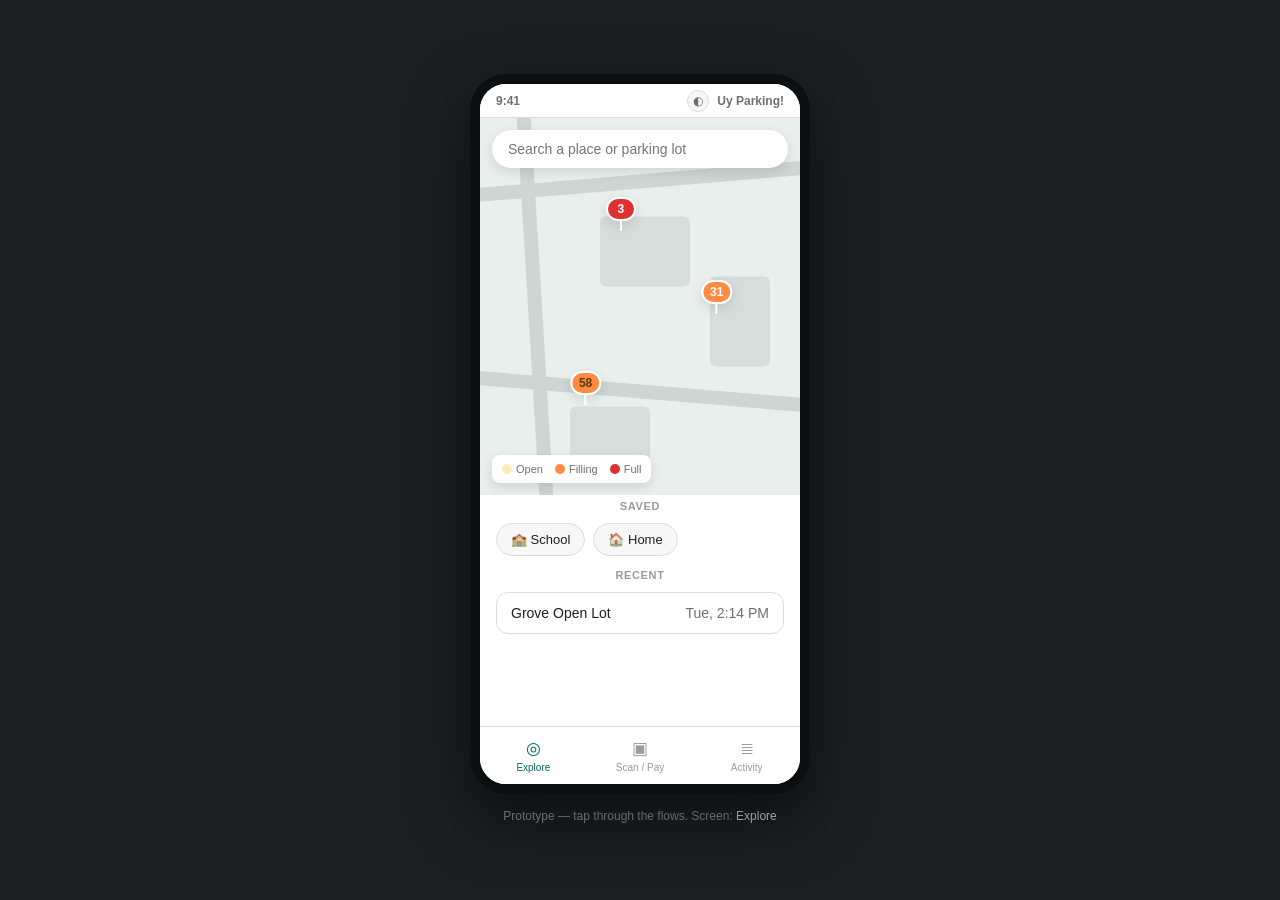
==== prototype/index.html @ 3a615c37 "feat: basic html prototype" ====
<!DOCTYPE html>
<html lang="en" data-theme="light">
<head>
<meta charset="UTF-8">
<meta name="viewport" content="width=device-width, initial-scale=1.0">
<title>Uy Parking! — Prototype</title>
<link rel="stylesheet" href="styles.css">
</head>
<body>

<div class="stage">
  <div class="phone">
    <div class="statusbar">
      <span>9:41</span>
      <span class="statusbar-right">
        <button id="themeToggle" class="theme-toggle" title="Toggle theme">◐</button>
        Uy Parking!
      </span>
    </div>

    <!-- ================= SCREEN: MAP HOME ================= -->
    <section class="screen is-active" id="screen-map" data-title="Explore">
      <div class="screen-body no-pad">
        <div class="map">
          <div class="map-search">
            <input type="text" placeholder="Search a place or parking lot" readonly data-goto="search">
          </div>
          <svg class="map-canvas" viewBox="0 0 320 460" preserveAspectRatio="xMidYMid slice" aria-hidden="true">
            <rect x="0" y="0" width="320" height="460" class="map-ground"/>
            <path d="M-20 120 L340 90" class="map-road"/>
            <path d="M40 -20 L70 480" class="map-road"/>
            <path d="M-20 300 L340 330" class="map-road"/>
            <rect x="120" y="140" width="90" height="70" rx="6" class="map-block"/>
            <rect x="230" y="200" width="60" height="90" rx="6" class="map-block"/>
            <rect x="90" y="330" width="80" height="60" rx="6" class="map-block"/>
          </svg>

          <button class="pin heat-4" style="left:44%;top:30%" data-goto="lot" data-lot="North Wing Parkade">
            <span class="pin-count">3</span>
          </button>
          <button class="pin heat-2" style="left:74%;top:52%" data-goto="lot" data-lot="East Deck">
            <span class="pin-count">31</span>
          </button>
          <button class="pin heat-1" style="left:33%;top:76%" data-goto="lot" data-lot="Grove Open Lot">
            <span class="pin-count">58</span>
          </button>

          <div class="map-legend">
            <span><i class="dot heat-1"></i>Open</span>
            <span><i class="dot heat-3"></i>Filling</span>
            <span><i class="dot heat-4"></i>Full</span>
          </div>
        </div>

        <div class="sheet-static">
          <p class="eyebrow">Saved</p>
          <div class="chip-row">
            <button class="chip" data-goto="lot" data-lot="North Wing Parkade">🏫 School</button>
            <button class="chip" data-goto="lot" data-lot="East Deck">🏠 Home</button>
          </div>
          <p class="eyebrow">Recent</p>
          <button class="list-row" data-goto="lot" data-lot="Grove Open Lot">
            <span>Grove Open Lot</span><span class="muted">Tue, 2:14 PM</span>
          </button>
        </div>
      </div>
      <nav class="bottomnav">
        <button class="is-current"><span>◎</span>Explore</button>
        <button data-goto="finder"><span>▣</span>Scan / Pay</button>
        <button data-goto="activity"><span>≣</span>Activity</button>
      </nav>
    </section>

    <!-- ================= SCREEN: SEARCH ================= -->
    <section class="screen" id="screen-search" data-title="Search">
      <header class="topbar">
        <button class="back" data-goto="map">‹</button>
        <input type="text" class="topbar-input" value="North" autofocus>
      </header>
      <div class="screen-body">
        <button class="list-row" data-goto="lot" data-lot="North Wing Parkade">
          <span><strong>North Wing Parkade</strong><br><span class="muted">220 m · 3 slots left</span></span>
          <i class="dot heat-4"></i>
        </button>
        <button class="list-row" data-goto="lot" data-lot="East Deck">
          <span><strong>East Deck</strong><br><span class="muted">480 m · 31 slots left</span></span>
          <i class="dot heat-2"></i>
        </button>
        <button class="list-row" data-goto="lot" data-lot="Grove Open Lot">
          <span><strong>Grove Open Lot</strong><br><span class="muted">610 m · 58 slots left</span></span>
          <i class="dot heat-1"></i>
        </button>
      </div>
    </section>

    <!-- ================= SCREEN: LOT DETAIL ================= -->
    <section class="screen" id="screen-lot" data-title="Lot">
      <header class="topbar">
        <button class="back" data-goto="map">‹</button>
        <h1 id="lotName">North Wing Parkade</h1>
      </header>
      <div class="screen-body">
        <div class="card">
          <div class="occ">
            <div class="occ-bar"><i style="width:70%"></i><b style="width:15%"></b></div>
            <p class="occ-label"><span>28 parked</span> + <span>6 reserved</span> / 40</p>
          </div>
          <div class="tag-row">
            <span class="tag">⚡ EV charging</span>
            <span class="tag">☂ Covered</span>
            <span class="tag">♿ PWD slots</span>
            <span class="tag">↧ 40 m to lift</span>
          </div>
        </div>

        <p class="eyebrow">Choose a floor</p>
        <button class="floor-row" data-goto="floor" data-floor="2">
          <span><strong>Level 2</strong><br><span class="muted">covered · near lift</span></span>
          <span class="floor-count status-available">7 open</span>
        </button>
        <button class="floor-row" data-goto="floor" data-floor="3">
          <span><strong>Level 3</strong><br><span class="muted">covered</span></span>
          <span class="floor-count status-filling">2 open</span>
        </button>
        <button class="floor-row is-disabled" disabled>
          <span><strong>Level 4</strong><br><span class="muted">roof deck</span></span>
          <span class="floor-count status-full">Full</span>
        </button>
      </div>
    </section>

    <!-- ================= SCREEN: FLOOR DETAIL ================= -->
    <section class="screen" id="screen-floor" data-title="Floor">
      <header class="topbar">
        <button class="back" data-goto="lot">‹</button>
        <h1>Level <span id="floorNum">2</span> · North Wing</h1>
      </header>
      <div class="screen-body">
        <p class="muted small">Tap an open slot to reserve. Live from bay sensors.</p>
        <div class="slot-grid" id="slotGrid"></div>
        <div class="slot-legend">
          <span><i class="swatch open"></i>Open</span>
          <span><i class="swatch taken"></i>Taken</span>
          <span><i class="swatch ev"></i>EV</span>
          <span><i class="swatch pwd"></i>PWD</span>
        </div>
      </div>
    </section>

    <!-- ================= SCREEN: RESERVE CONFIRM ================= -->
    <section class="screen sheet-screen" id="screen-reserve" data-title="Reserve">
      <div class="sheet">
        <div class="sheet-handle"></div>
        <h2>Reserve slot <span id="rsvSlot">2-14</span></h2>
        <dl class="kv">
          <div><dt>Lot</dt><dd>North Wing Parkade</dd></div>
          <div><dt>Level</dt><dd>2 · covered</dd></div>
          <div><dt>Hold</dt><dd>15 min grace after you arrive</dd></div>
          <div><dt>Reservation fee</dt><dd>₱0.00 — pay on exit</dd></div>
        </dl>
        <p class="notice" id="pwdNotice" hidden>♿ This is a PWD slot. Please make sure you're eligible before parking.</p>
        <button class="btn-primary" data-goto="otp">Confirm reservation</button>
        <button class="btn-text" data-goto="floor">Cancel</button>
      </div>
    </section>

    <!-- ================= SCREEN: OTP ================= -->
    <section class="screen sheet-screen" id="screen-otp" data-title="Verify">
      <div class="sheet">
        <div class="sheet-handle"></div>
        <h2>Quick verify</h2>
        <p class="muted">First reservation on this device. Enter your plate or a phone number — no account needed.</p>
        <input type="text" class="field" value="NBA 1234" aria-label="Plate or phone">
        <div class="otp-row">
          <input class="otp" value="4" maxlength="1"><input class="otp" value="1" maxlength="1">
          <input class="otp" value="9" maxlength="1"><input class="otp" value="2" maxlength="1">
        </div>
        <button class="btn-primary" data-goto="qr">Verify &amp; reserve</button>
      </div>
    </section>

    <!-- ================= SCREEN: RESERVATION QR ================= -->
    <section class="screen" id="screen-qr" data-title="Reservation">
      <header class="topbar">
        <button class="back" data-goto="map">‹</button>
        <h1>Your reservation</h1>
      </header>
      <div class="screen-body center">
        <div class="countdown" id="countdown">15:00</div>
        <p class="muted small" id="countdownNote">Hold expires if you don't scan in</p>
        <div class="qr" id="qrBox"></div>
        <p class="qr-caption">Slot <strong id="qrSlot">2-14</strong> · Level 2 · North Wing Parkade</p>
        <div class="btn-col">
          <button class="btn-primary" data-goto="scanin">Simulate scan-in</button>
          <button class="btn-outline" data-goto="expired">Simulate no-show</button>
        </div>
      </div>
    </section>

    <!-- ================= SCREEN: EXPIRED ================= -->
    <section class="screen" id="screen-expired" data-title="Expired">
      <div class="screen-body center">
        <div class="big-icon status-full">⌛</div>
        <h2>Reservation released</h2>
        <p class="muted">No scan-in within the 15-minute grace period, so slot 2-14 was returned to the pool.</p>
        <button class="btn-primary" data-goto="lot">Find another slot</button>
        <button class="btn-text" data-goto="map">Back to map</button>
      </div>
    </section>

    <!-- ================= SCREEN: SCAN-IN CONFIRMATION ================= -->
    <section class="screen" id="screen-scanin" data-title="Parked">
      <div class="screen-body center">
        <div class="big-icon status-available">✓</div>
        <h2>You're parked</h2>
        <p class="muted">Level 2 · Slot 2-14 · North Wing Parkade</p>
        <div class="minimap">
          <div class="minimap-dot" style="left:62%;top:40%"></div>
          <span class="minimap-tag">Your car</span>
        </div>
        <div class="btn-col">
          <button class="btn-outline" data-goto="locate">Find my car later</button>
          <button class="btn-primary" data-goto="checkout">Simulate scan-out</button>
        </div>
      </div>
    </section>

    <!-- ================= SCREEN: LOCATE ================= -->
    <section class="screen" id="screen-locate" data-title="Find my car">
      <header class="topbar">
        <button class="back" data-goto="activity">‹</button>
        <h1>Find where you parked</h1>
      </header>
      <div class="screen-body">
        <div class="minimap tall">
          <div class="minimap-dot" style="left:62%;top:44%"></div>
          <span class="minimap-tag">Slot 2-14</span>
          <div class="minimap-you" style="left:20%;top:80%">You</div>
        </div>
        <p class="muted">Level 2, North Wing Parkade. Head past the lift, second row on your right. Parked Tue 2:14 PM.</p>
        <button class="btn-outline" data-goto="activity">Done</button>
      </div>
    </section>

    <!-- ================= SCREEN: CHECKOUT / SESSION SUMMARY ================= -->
    <section class="screen" id="screen-checkout" data-title="Session">
      <header class="topbar">
        <button class="back" data-goto="map">‹</button>
        <h1>Session summary</h1>
      </header>
      <div class="screen-body">
        <div class="card">
          <dl class="kv">
            <div><dt>Lot</dt><dd>North Wing Parkade</dd></div>
            <div><dt>In</dt><dd>2:14 PM</dd></div>
            <div><dt>Out</dt><dd>4:02 PM</dd></div>
            <div><dt>Duration</dt><dd>1 h 48 m</dd></div>
          </dl>
          <div class="total-row"><span>Total due</span><strong>₱75.00</strong></div>
        </div>
        <button class="btn-primary" data-goto="pay">Pay with QR Ph</button>
      </div>
    </section>

    <!-- ================= SCREEN: PAYMENT ================= -->
    <section class="screen" id="screen-pay" data-title="Pay">
      <header class="topbar">
        <button class="back" data-goto="checkout">‹</button>
        <h1>QR Ph</h1>
      </header>
      <div class="screen-body center">
        <p class="muted small">Scan with any GCash / Maya / bank app</p>
        <div class="qr qrph" id="qrPhBox"></div>
        <p class="qr-caption">UY PARKING SERVICES · ₱75.00</p>
        <button class="btn-primary" data-goto="paid">Simulate payment</button>
      </div>
    </section>

    <!-- ================= SCREEN: PAID ================= -->
    <section class="screen" id="screen-paid" data-title="Paid">
      <div class="screen-body center">
        <div class="big-icon status-available">✓</div>
        <h2>Paid ₱75.00</h2>
        <p class="muted">Gate will open automatically. Receipt saved to Activity.</p>
        <button class="btn-primary" data-goto="activity">Done</button>
      </div>
    </section>

    <!-- ================= SCREEN: WALK-IN ================= -->
    <section class="screen" id="screen-walkin" data-title="Walk-in">
      <header class="topbar">
        <button class="back" data-goto="finder">‹</button>
        <h1>Walk-in</h1>
      </header>
      <div class="screen-body center">
        <p class="muted">No reservation? Tap below at the entrance scanner. We'll assign the nearest open slot and generate your QR.</p>
        <button class="btn-primary" data-goto="walkinqr">Get a slot now</button>
      </div>
    </section>

    <section class="screen" id="screen-walkinqr" data-title="Walk-in">
      <div class="screen-body center">
        <div class="big-icon status-available">P</div>
        <h2>Slot 3-08 assigned</h2>
        <p class="muted">Level 3 · East Deck · nearest open bay</p>
        <div class="qr" id="qrWalkBox"></div>
        <button class="btn-primary" data-goto="scanin">Simulate scan-in</button>
      </div>
    </section>

    <!-- ================= SCREEN: ACTIVITY ================= -->
    <section class="screen" id="screen-activity" data-title="Activity">
      <header class="topbar"><h1>Activity</h1></header>
      <div class="screen-body">
        <p class="eyebrow">Active</p>
        <button class="list-row" data-goto="locate">
          <span><strong>Parked · Slot 2-14</strong><br><span class="muted">North Wing · since 2:14 PM</span></span>
          <span class="floor-count status-available">Find</span>
        </button>
        <p class="eyebrow">Recent</p>
        <button class="list-row" data-goto="lot" data-lot="Grove Open Lot">
          <span><strong>Grove Open Lot</strong><br><span class="muted">Mon · ₱60.00</span></span>
        </button>
        <p class="eyebrow">Favorites</p>
        <button class="list-row" data-goto="lot" data-lot="East Deck">
          <span><strong>East Deck</strong><br><span class="muted">★ saved</span></span>
        </button>
        <p class="eyebrow">Owner</p>
        <button class="list-row" data-goto="owner"><span><strong>Owner dashboard</strong></span><span class="muted">›</span></button>
      </div>
      <nav class="bottomnav">
        <button data-goto="map"><span>◎</span>Explore</button>
        <button data-goto="finder"><span>▣</span>Scan / Pay</button>
        <button class="is-current"><span>≣</span>Activity</button>
      </nav>
    </section>

    <!-- ================= SCREEN: FINDER HUB ================= -->
    <section class="screen" id="screen-finder" data-title="Scan / Pay">
      <header class="topbar"><h1>Scan / Pay</h1></header>
      <div class="screen-body">
        <button class="big-action" data-goto="qr"><span>▣</span> Show my reservation QR</button>
        <button class="big-action" data-goto="walkin"><span>P</span> Walk-in — get a slot</button>
        <button class="big-action" data-goto="checkout"><span>₱</span> Pay for parking</button>
        <button class="big-action" data-goto="locate"><span>◈</span> Find where I parked</button>
      </div>
      <nav class="bottomnav">
        <button data-goto="map"><span>◎</span>Explore</button>
        <button class="is-current"><span>▣</span>Scan / Pay</button>
        <button data-goto="activity"><span>≣</span>Activity</button>
      </nav>
    </section>

    <!-- ================= SCREEN: OWNER ================= -->
    <section class="screen" id="screen-owner" data-title="Owner">
      <header class="topbar">
        <button class="back" data-goto="activity">‹</button>
        <h1>North Wing · Owner</h1>
      </header>
      <div class="tabs">
        <button class="tab is-active" data-tab="stats">Stats</button>
        <button class="tab" data-tab="fin">Financials</button>
      </div>
      <div class="screen-body" id="ownerStats">
        <div class="stat-row">
          <div class="stat"><b>82%</b><span>Occupancy now</span></div>
          <div class="stat"><b>1 h 36 m</b><span>Avg stay</span></div>
          <div class="stat"><b>214</b><span>Cars today</span></div>
        </div>
        <p class="eyebrow">Occupancy by hour</p>
        <div class="bars">
          <i style="height:20%"></i><i style="height:35%"></i><i style="height:60%"></i>
          <i style="height:85%"></i><i style="height:95%"></i><i style="height:70%"></i>
          <i style="height:55%"></i><i style="height:80%"></i><i style="height:90%"></i>
          <i style="height:45%"></i><i style="height:30%"></i><i style="height:18%"></i>
        </div>
        <p class="muted small">7 AM → 6 PM. Peak 11 AM–12 NN.</p>
      </div>
      <div class="screen-body" id="ownerFin" hidden>
        <div class="stat-row">
          <div class="stat"><b>₱16,050</b><span>Today</span></div>
          <div class="stat"><b>₱98,400</b><span>This week</span></div>
        </div>
        <p class="eyebrow">Daily revenue</p>
        <button class="list-row"><span>Mon</span><span>₱14,220</span></button>
        <button class="list-row"><span>Tue</span><span>₱15,900</span></button>
        <button class="list-row"><span>Wed</span><span>₱16,050</span></button>
        <p class="muted small">Mock figures — settlement and payouts are out of scope for the prototype.</p>
      </div>
    </section>

  </div>

  <p class="stage-hint">Prototype — tap through the flows. Screen: <span id="crumb">Explore</span></p>
</div>

<script src="app.js"></script>
</body>
</html>
---- prototype/styles.css ----
/* ============================================================
   Uy Parking! — prototype styles
   Tokens mirror docs/design-system.md
   ============================================================ */

:root {
  --accent-50:#e6f5f3; --accent-100:#b8e5df; --accent-300:#5cc4b7;
  --accent-500:#009f8b; --accent-600:#008576; --accent-700:#006b5f; --accent-900:#003832;

  --status-available:#2563eb;
  --status-filling:#f59e0b;
  --status-full:#dc2626;

  --heat-1:#ffe9b8; --heat-2:#ffc266; --heat-3:#ff8c42; --heat-4:#e03131;

  --bg:#f7f7f7; --surface:#ffffff; --surface-2:#ffffff;
  --border:#dcdcdc; --text-3:#9a9a9a; --text-2:#6f6f6f; --text-1:#1f1f1f;
  --on-accent:#021c1c;

  --r-sm:4px; --r-md:8px; --r-lg:12px; --r-xl:16px; --r-pill:999px;
  --e1:0 1px 2px rgba(2,28,28,.08);
  --e2:0 4px 12px rgba(2,28,28,.12);
  --e3:0 12px 32px rgba(2,28,28,.18);
}

[data-theme="dark"] {
  --bg:#021c1c; --surface:#0a2a29; --surface-2:#113635;
  --border:#1e4744; --text-3:#5f7a77; --text-2:#8fa9a6; --text-1:#eaf3f1;
  --accent-700:#5cc4b7;           /* accent text needs to lighten on dark */
  --e1:none; --e2:0 6px 18px rgba(0,0,0,.4); --e3:0 14px 36px rgba(0,0,0,.55);
}

* { box-sizing:border-box; margin:0; padding:0; }

body {
  font-family:-apple-system,BlinkMacSystemFont,"Segoe UI",Roboto,sans-serif;
  background:#1b1f22;
  color:var(--text-1);
  min-height:100vh;
  display:flex; align-items:center; justify-content:center;
  padding:24px;
}

/* ---------- phone frame ---------- */
.stage { text-align:center; }
.phone {
  width:340px; height:720px;
  background:var(--bg);
  border-radius:36px;
  border:10px solid #0c0f11;
  box-shadow:0 24px 60px rgba(0,0,0,.5);
  overflow:hidden;
  position:relative;
  display:flex; flex-direction:column;
}
.stage-hint { color:#8a9296; font-size:12px; margin-top:14px; }
.stage-hint span { color:#cfd4d6; }

.statusbar {
  height:34px; flex:0 0 34px;
  background:var(--surface);
  border-bottom:1px solid var(--border);
  display:flex; align-items:center; justify-content:space-between;
  padding:0 16px; font-size:12px; font-weight:600; color:var(--text-2);
  z-index:5;
}
.statusbar-right { display:flex; align-items:center; gap:8px; }
.theme-toggle {
  border:1px solid var(--border); background:var(--bg); color:var(--text-2);
  width:22px; height:22px; border-radius:var(--r-pill); font-size:12px; cursor:pointer;
}

/* ---------- screen router ---------- */
.screen { display:none; flex:1; min-height:0; flex-direction:column; }
.screen.is-active { display:flex; }
.screen-body {
  flex:1; overflow-y:auto; padding:16px;
  display:flex; flex-direction:column; gap:12px;
}
.screen-body.no-pad { padding:0; gap:0; }
.screen-body.center { align-items:center; text-align:center; justify-content:flex-start; gap:14px; padding-top:24px; }

.topbar {
  display:flex; align-items:center; gap:8px;
  padding:12px 16px; background:var(--surface);
  border-bottom:1px solid var(--border);
}
.topbar h1 { font-size:18px; }
.back, .big {
  border:none; background:none; font-size:26px; line-height:1;
  color:var(--accent-700); cursor:pointer; padding:0 4px;
}
.topbar-input {
  flex:1; border:1px solid var(--border); border-radius:var(--r-md);
  padding:8px 12px; font-size:15px; background:var(--bg); color:var(--text-1);
}

/* ---------- map ---------- */
.map { position:relative; height:62%; flex:0 0 62%; overflow:hidden; background:#dfe6e4; }
[data-theme="dark"] .map { background:#0b2321; }
.map-canvas { width:100%; height:100%; display:block; }
.map-ground { fill:#e9efed; }
[data-theme="dark"] .map-ground { fill:#0d2a28; }
.map-road { stroke:#cdd6d3; stroke-width:14; fill:none; }
[data-theme="dark"] .map-road { stroke:#17403c; }
.map-block { fill:#d6dedb; }
[data-theme="dark"] .map-block { fill:#123a37; }

.map-search {
  position:absolute; top:12px; left:12px; right:12px; z-index:3;
}
.map-search input {
  width:100%; border:none; border-radius:var(--r-pill);
  padding:11px 16px; font-size:14px; box-shadow:var(--e2);
  background:var(--surface); color:var(--text-1);
}

.pin {
  position:absolute; transform:translate(-50%,-100%);
  border:none; background:none; cursor:pointer; z-index:2;
  display:flex; flex-direction:column; align-items:center;
}
.pin-count {
  min-width:30px; padding:3px 7px; border-radius:var(--r-pill);
  font-size:12px; font-weight:700; color:#fff;
  box-shadow:var(--e2); border:2px solid #fff;
}
.pin::after { content:""; width:2px; height:10px; background:#fff; }
.pin.heat-1 .pin-count { background:var(--heat-3); color:#5a3a00; border-color:#fff; }
.pin.heat-2 .pin-count { background:var(--heat-3); }
.pin.heat-4 .pin-count { background:var(--heat-4); }

.map-legend {
  position:absolute; bottom:12px; left:12px; z-index:3;
  background:var(--surface); border-radius:var(--r-md); box-shadow:var(--e2);
  padding:8px 10px; display:flex; gap:12px; font-size:11px; color:var(--text-2);
}
.map-legend span { display:flex; align-items:center; gap:4px; }
.dot { width:10px; height:10px; border-radius:var(--r-pill); display:inline-block; }
.dot.heat-1 { background:var(--heat-1); } .dot.heat-2 { background:var(--heat-2); }
.dot.heat-3 { background:var(--heat-3); } .dot.heat-4 { background:var(--heat-4); }

/* ---------- static bottom sheet on map ---------- */
.sheet-static {
  flex:1; background:var(--surface); border-radius:var(--r-xl) var(--r-xl) 0 0;
  margin-top:-16px; padding:16px; box-shadow:var(--e3);
  display:flex; flex-direction:column; gap:8px; overflow-y:auto;
}
.eyebrow { font-size:11px; font-weight:700; letter-spacing:.06em;
  text-transform:uppercase; color:var(--text-3); margin-top:4px; }
.chip-row { display:flex; gap:8px; flex-wrap:wrap; }
.chip {
  border:1px solid var(--border); background:var(--bg); color:var(--text-1);
  border-radius:var(--r-pill); padding:8px 14px; font-size:13px; cursor:pointer;
}

/* ---------- lists / rows ---------- */
.list-row, .floor-row {
  display:flex; align-items:center; justify-content:space-between; gap:10px;
  width:100%; text-align:left; cursor:pointer;
  background:var(--surface); border:1px solid var(--border);
  border-radius:var(--r-lg); padding:12px 14px; font-size:14px; color:var(--text-1);
}
.floor-row.is-disabled { opacity:.5; cursor:not-allowed; }
.muted { color:var(--text-2); } .small { font-size:12px; }
.floor-count { font-size:13px; font-weight:700; padding:4px 10px; border-radius:var(--r-pill); }
.status-available { color:var(--status-available); }
.status-filling { color:var(--status-filling); }
.status-full { color:var(--status-full); }
.floor-count.status-available { background:rgba(37,99,235,.12); }
.floor-count.status-filling { background:rgba(245,158,11,.14); }
.floor-count.status-full { background:rgba(220,38,38,.12); }

/* ---------- cards ---------- */
.card {
  background:var(--surface); border:1px solid var(--border);
  border-radius:var(--r-lg); padding:14px; box-shadow:var(--e1);
  display:flex; flex-direction:column; gap:12px;
}
.occ-bar {
  height:10px; border-radius:var(--r-pill); background:var(--accent-50);
  display:flex; overflow:hidden;
}
[data-theme="dark"] .occ-bar { background:#0d3330; }
.occ-bar i { background:var(--accent-500); }
.occ-bar b { background:var(--status-filling); }
.occ-label { font-size:13px; color:var(--text-2); }
.occ-label span:first-child { color:var(--text-1); font-weight:600; }
.tag-row { display:flex; flex-wrap:wrap; gap:6px; }
.tag {
  font-size:12px; background:var(--bg); border:1px solid var(--border);
  border-radius:var(--r-pill); padding:4px 10px; color:var(--text-2);
}

.kv { display:flex; flex-direction:column; gap:8px; }
.kv > div { display:flex; justify-content:space-between; font-size:14px; }
.kv dt { color:var(--text-2); }
.kv dd { font-weight:600; text-align:right; }
.total-row {
  display:flex; justify-content:space-between; align-items:center;
  border-top:1px solid var(--border); padding-top:12px; font-size:15px;
}
.total-row strong { font-size:22px; color:var(--accent-700); }

/* ---------- slot grid ---------- */
.slot-grid { display:grid; grid-template-columns:repeat(4,1fr); gap:8px; }
.slot {
  aspect-ratio:3/4; border-radius:var(--r-md); border:1px solid var(--border);
  font-size:11px; font-weight:700; cursor:pointer;
  display:flex; align-items:center; justify-content:center;
  background:var(--surface); color:var(--text-2);
}
.slot.open { border-color:var(--accent-500); color:var(--accent-700); background:var(--accent-50); }
[data-theme="dark"] .slot.open { background:#0d3330; }
.slot.taken { background:var(--border); color:var(--text-3); cursor:not-allowed; }
.slot.ev { box-shadow:inset 0 0 0 2px var(--status-filling); }
.slot.pwd { box-shadow:inset 0 0 0 2px var(--status-available); }
.slot.is-sel { outline:3px solid var(--accent-500); outline-offset:1px; }
.slot-legend, .slot-legend span { display:flex; gap:6px; align-items:center; }
.slot-legend { gap:14px; font-size:11px; color:var(--text-2); flex-wrap:wrap; }
.swatch { width:12px; height:12px; border-radius:3px; display:inline-block; border:1px solid var(--border); }
.swatch.open { background:var(--accent-50); border-color:var(--accent-500); }
.swatch.taken { background:var(--border); }
.swatch.ev { box-shadow:inset 0 0 0 2px var(--status-filling); }
.swatch.pwd { box-shadow:inset 0 0 0 2px var(--status-available); }

/* ---------- buttons ---------- */
.btn-primary, .btn-outline, .btn-text {
  width:100%; padding:13px 16px; border-radius:var(--r-md);
  font-size:15px; font-weight:600; cursor:pointer; border:1px solid transparent;
}
.btn-primary { background:var(--accent-500); color:var(--on-accent); }
.btn-primary:active { background:var(--accent-600); }
.btn-outline { background:transparent; border-color:var(--accent-500); color:var(--accent-700); }
.btn-text { background:none; border:none; color:var(--text-2); }
.btn-col { display:flex; flex-direction:column; gap:8px; width:100%; margin-top:6px; }

.big-action {
  display:flex; align-items:center; gap:12px;
  width:100%; text-align:left; cursor:pointer; font-size:15px; font-weight:600;
  background:var(--surface); border:1px solid var(--border);
  border-radius:var(--r-lg); padding:16px; color:var(--text-1);
}
.big-action span {
  width:34px; height:34px; flex:0 0 34px; border-radius:var(--r-md);
  background:var(--accent-50); color:var(--accent-700);
  display:flex; align-items:center; justify-content:center; font-weight:700;
}
[data-theme="dark"] .big-action span { background:#0d3330; }

/* ---------- bottom nav ---------- */
.bottomnav {
  flex:0 0 58px; display:flex; background:var(--surface);
  border-top:1px solid var(--border);
}
.bottomnav button {
  flex:1; border:none; background:none; cursor:pointer;
  font-size:10px; color:var(--text-3);
  display:flex; flex-direction:column; align-items:center; justify-content:center; gap:3px;
}
.bottomnav button span { font-size:17px; }
.bottomnav button.is-current { color:var(--accent-700); }

/* ---------- sheet screens (reserve / otp) ---------- */
.sheet-screen { justify-content:flex-end; background:rgba(2,28,28,.35); }
.sheet {
  background:var(--surface); border-radius:var(--r-xl) var(--r-xl) 0 0;
  padding:20px 16px 22px; display:flex; flex-direction:column; gap:12px;
  box-shadow:var(--e3);
}
.sheet-handle {
  width:38px; height:4px; border-radius:var(--r-pill);
  background:var(--border); align-self:center;
}
.sheet h2 { font-size:19px; }
.notice {
  font-size:12.5px; background:rgba(37,99,235,.1); color:var(--status-available);
  border-radius:var(--r-md); padding:10px 12px;
}
.field {
  border:1px solid var(--border); border-radius:var(--r-md);
  padding:11px 12px; font-size:15px; background:var(--bg); color:var(--text-1);
}
.otp-row { display:flex; gap:10px; justify-content:center; }
.otp {
  width:48px; height:54px; text-align:center; font-size:22px; font-weight:700;
  border:1px solid var(--border); border-radius:var(--r-md);
  background:var(--bg); color:var(--text-1);
}

/* ---------- QR + countdown ---------- */
.countdown {
  font-size:34px; font-weight:700; letter-spacing:.04em;
  color:var(--accent-700);
}
.countdown.is-warn { color:var(--status-full); }
.qr {
  width:190px; height:190px; padding:12px; background:#fff;
  border-radius:var(--r-lg); box-shadow:var(--e2);
  display:grid; grid-template-columns:repeat(21,1fr); gap:0;
}
.qr i { display:block; }
.qr i.on { background:#0b0f10; }
.qrph i.on { background:#0a2a6b; }
.qr-caption { font-size:13px; color:var(--text-2); }

/* ---------- misc states ---------- */
.big-icon {
  width:76px; height:76px; border-radius:var(--r-pill);
  display:flex; align-items:center; justify-content:center;
  font-size:34px; font-weight:700;
  background:var(--accent-50);
}
[data-theme="dark"] .big-icon { background:#0d3330; }
.big-icon.status-full { background:rgba(220,38,38,.12); }
.big-icon.status-available { background:rgba(37,99,235,.12); }

.minimap {
  width:100%; height:140px; border-radius:var(--r-lg);
  background:var(--surface-2); border:1px solid var(--border);
  position:relative; overflow:hidden;
  background-image:linear-gradient(var(--border) 1px,transparent 1px),
                  linear-gradient(90deg,var(--border) 1px,transparent 1px);
  background-size:26px 26px;
}
.minimap.tall { height:220px; }
.minimap-dot {
  position:absolute; width:16px; height:16px; border-radius:var(--r-pill);
  background:var(--accent-500); border:3px solid #fff; box-shadow:var(--e2);
  transform:translate(-50%,-50%);
}
.minimap-tag {
  position:absolute; left:50%; top:12px; transform:translateX(-50%);
  font-size:11px; background:var(--surface); padding:3px 8px;
  border-radius:var(--r-pill); box-shadow:var(--e1); color:var(--text-2);
}
.minimap-you {
  position:absolute; transform:translate(-50%,-50%);
  font-size:10px; font-weight:700; color:var(--text-2);
  background:var(--bg); border:1px solid var(--border);
  padding:3px 6px; border-radius:var(--r-pill);
}

/* ---------- owner ---------- */
.tabs { display:flex; background:var(--surface); border-bottom:1px solid var(--border); }
.tab {
  flex:1; padding:12px; border:none; background:none; cursor:pointer;
  font-size:14px; font-weight:600; color:var(--text-2);
  border-bottom:2px solid transparent;
}
.tab.is-active { color:var(--accent-700); border-bottom-color:var(--accent-500); }
.stat-row { display:flex; gap:8px; }
.stat {
  flex:1; background:var(--surface); border:1px solid var(--border);
  border-radius:var(--r-lg); padding:12px; text-align:center;
}
.stat b { display:block; font-size:18px; }
.stat span { font-size:11px; color:var(--text-2); }
.bars {
  display:flex; align-items:flex-end; gap:5px; height:130px;
  background:var(--surface); border:1px solid var(--border);
  border-radius:var(--r-lg); padding:12px;
}
.bars i { flex:1; background:var(--accent-500); border-radius:3px 3px 0 0; min-height:4px; }

h2 { font-size:20px; }
p { line-height:1.45; font-size:14px; }
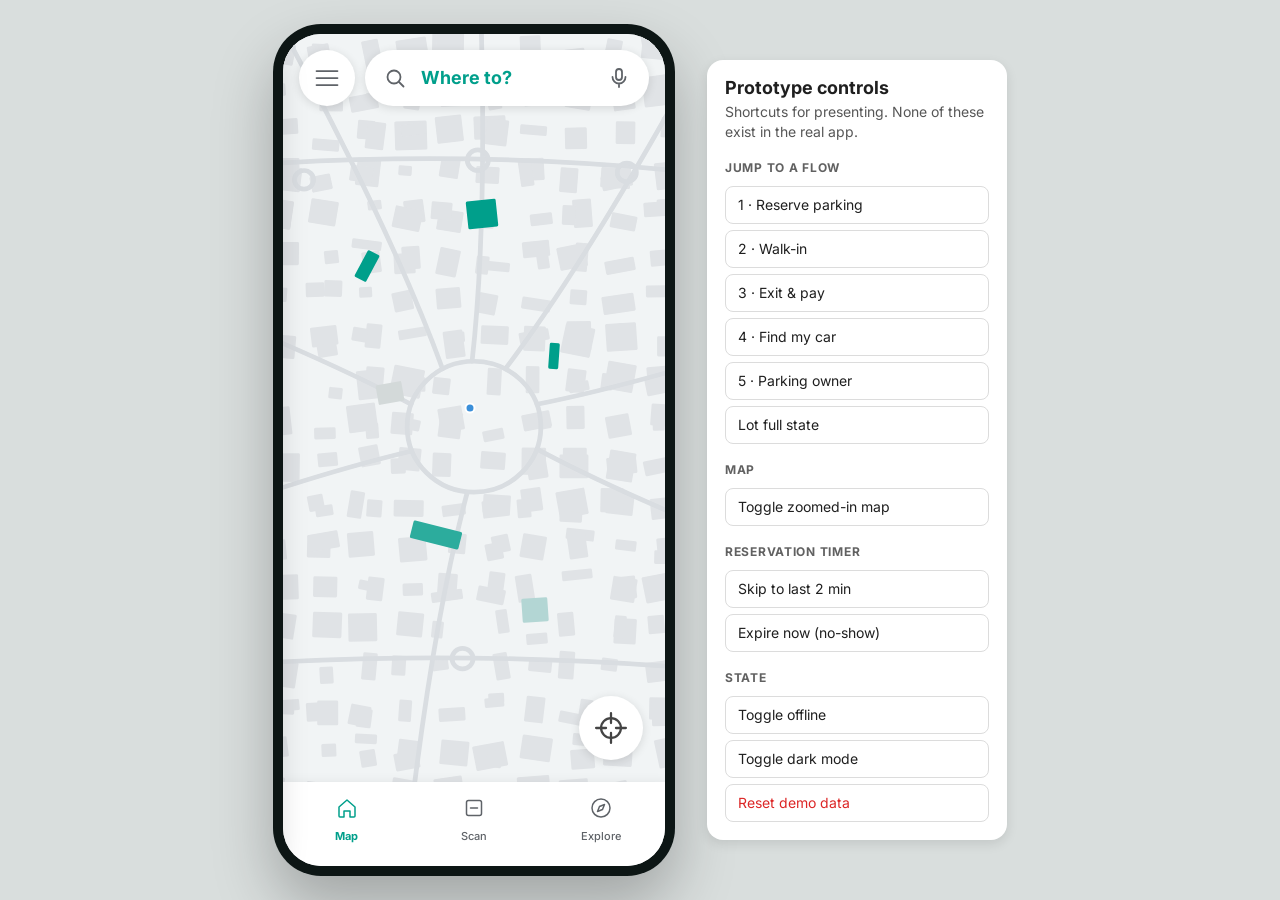
==== commit 35961cc6: "changed prototype to match current scope + added README.md and requirements.md" ====
--- a/prototype/index.html
+++ b/prototype/index.html
@@ -1,397 +1,363 @@
-<!DOCTYPE html>
-<html lang="en" data-theme="light">
+<!doctype html>
+<html lang="en">
 <head>
-<meta charset="UTF-8">
-<meta name="viewport" content="width=device-width, initial-scale=1.0">
-<title>Uy Parking! — Prototype</title>
-<link rel="stylesheet" href="styles.css">
+  <meta charset="utf-8">
+  <meta name="viewport" content="width=device-width, initial-scale=1, viewport-fit=cover">
+  <title>Uy Parking! — Prototype</title>
+  <meta name="theme-color" content="#009f8b">
+  <link rel="preconnect" href="https://fonts.googleapis.com">
+  <link rel="preconnect" href="https://fonts.gstatic.com" crossorigin>
+  <link rel="stylesheet" href="https://fonts.googleapis.com/css2?family=Inter:wght@400;500;600;700;800&display=swap">
+  <link rel="stylesheet" href="styles.css">
 </head>
 <body>
 
+<!-- Icon sprite (24×24, stroke icons) -->
+<svg width="0" height="0" style="position:absolute" aria-hidden="true">
+  <defs>
+    <symbol id="i-menu" viewBox="0 0 24 24"><path d="M3 6h18M3 12h18M3 18h18"/></symbol>
+    <symbol id="i-search" viewBox="0 0 24 24"><circle cx="11" cy="11" r="6.5"/><path d="M16 16l4.5 4.5"/></symbol>
+    <symbol id="i-mic" viewBox="0 0 24 24"><rect x="9" y="3" width="6" height="11" rx="3"/><path d="M5.5 11a6.5 6.5 0 0 0 13 0M12 17.5V21"/></symbol>
+    <symbol id="i-home" viewBox="0 0 24 24"><path d="M4 11l8-7 8 7v9a1 1 0 0 1-1 1h-4v-6h-6v6H5a1 1 0 0 1-1-1z"/></symbol>
+    <symbol id="i-scan" viewBox="0 0 24 24"><rect x="4.5" y="4.5" width="15" height="15" rx="2"/><path d="M8.5 12h7"/></symbol>
+    <symbol id="i-compass" viewBox="0 0 24 24"><circle cx="12" cy="12" r="9"/><path d="M15.5 8.5l-2 5-5 2 2-5z"/></symbol>
+    <symbol id="i-locate" viewBox="0 0 24 24"><circle cx="12" cy="12" r="7"/><path d="M12 1.5v7M12 15.5v7M1.5 12h7M15.5 12h7"/></symbol>
+    <symbol id="i-back" viewBox="0 0 24 24"><path d="M15 5l-7 7 7 7"/></symbol>
+    <symbol id="i-close" viewBox="0 0 24 24"><path d="M6 6l12 12M18 6L6 18"/></symbol>
+    <symbol id="i-chevron" viewBox="0 0 24 24"><path d="M9 5l7 7-7 7"/></symbol>
+    <symbol id="i-caret" viewBox="0 0 24 24"><path d="M7 10l5 5 5-5z"/></symbol>
+    <symbol id="i-access" viewBox="0 0 24 24"><circle cx="11" cy="4.5" r="1.8"/><path d="M11 7.5v6h5l2.5 5.5M11 10.5h5M8 11.2a5.5 5.5 0 1 0 7.6 7.2"/></symbol>
+    <symbol id="i-ev" viewBox="0 0 24 24"><rect x="3" y="7" width="15" height="10" rx="2"/><path d="M21 10.5v3M11 9l-2.5 3.5h4L10 15"/></symbol>
+    <symbol id="i-covered" viewBox="0 0 24 24"><path d="M3 10l9-5 9 5M5 10v9M19 10v9M8 19v-5h8v5"/></symbol>
+    <symbol id="i-heart" viewBox="0 0 24 24"><path d="M12 20s-7.5-4.6-7.5-10A4.3 4.3 0 0 1 12 7.4 4.3 4.3 0 0 1 19.5 10c0 5.4-7.5 10-7.5 10z"/></symbol>
+    <symbol id="i-clock" viewBox="0 0 24 24"><circle cx="12" cy="12" r="9"/><path d="M12 7v5l3 2"/></symbol>
+    <symbol id="i-car" viewBox="0 0 24 24"><path d="M5 16V11.5L7 7h10l2 4.5V16M3.5 16h17v2.5h-17zM6 18.5V20M18 18.5V20"/><circle cx="8" cy="13.5" r=".6"/><circle cx="16" cy="13.5" r=".6"/></symbol>
+    <symbol id="i-qr" viewBox="0 0 24 24"><rect x="4" y="4" width="6" height="6"/><rect x="14" y="4" width="6" height="6"/><rect x="4" y="14" width="6" height="6"/><path d="M14 14h2v2h-2zM18 18h2v2h-2zM14 18h2M18 14h2"/></symbol>
+    <symbol id="i-nfc" viewBox="0 0 24 24"><path d="M8 8.5a5 5 0 0 1 0 7M11.5 6a8.5 8.5 0 0 1 0 12M15 3.5a12 12 0 0 1 0 17"/><circle cx="5" cy="12" r="1"/></symbol>
+    <symbol id="i-check" viewBox="0 0 24 24"><path d="M5 12.5l4.5 4.5L19 7.5"/></symbol>
+    <symbol id="i-info" viewBox="0 0 24 24"><circle cx="12" cy="12" r="9"/><path d="M12 11v5.5M12 7.8v.4"/></symbol>
+    <symbol id="i-warn" viewBox="0 0 24 24"><path d="M12 4l9 16H3z"/><path d="M12 10v4.5M12 17.2v.3"/></symbol>
+    <symbol id="i-user" viewBox="0 0 24 24"><circle cx="12" cy="8.5" r="4"/><path d="M4.5 20a7.5 7.5 0 0 1 15 0"/></symbol>
+    <symbol id="i-gear" viewBox="0 0 24 24"><circle cx="12" cy="12" r="3"/><path d="M12 2.5v3M12 18.5v3M2.5 12h3M18.5 12h3M5.3 5.3l2.1 2.1M16.6 16.6l2.1 2.1M5.3 18.7l2.1-2.1M16.6 7.4l2.1-2.1"/></symbol>
+    <symbol id="i-chart" viewBox="0 0 24 24"><path d="M4 20h16M7 16v-5M12 16V7M17 16v-8"/></symbol>
+    <symbol id="i-wallet" viewBox="0 0 24 24"><rect x="3" y="6" width="18" height="13" rx="2"/><path d="M3 10h18M16 14.5h2"/></symbol>
+    <symbol id="i-pin" viewBox="0 0 24 24"><path d="M12 21s-6.5-6.2-6.5-11a6.5 6.5 0 0 1 13 0c0 4.8-6.5 11-6.5 11z"/><circle cx="12" cy="10" r="2.3"/></symbol>
+    <symbol id="i-history" viewBox="0 0 24 24"><path d="M4 12a8 8 0 1 0 2.4-5.7M4 4v4h4"/><path d="M12 8v4l3 2"/></symbol>
+    <symbol id="i-printer" viewBox="0 0 24 24"><path d="M7 9V4h10v5M7 17H5a1 1 0 0 1-1-1v-6a1 1 0 0 1 1-1h14a1 1 0 0 1 1 1v6a1 1 0 0 1-1 1h-2"/><rect x="7" y="14" width="10" height="6"/></symbol>
+    <symbol id="i-store" viewBox="0 0 24 24"><path d="M4 9l1.5-5h13L20 9M4 9h16v2a2.7 2.7 0 0 1-5.3 0 2.7 2.7 0 0 1-5.4 0A2.7 2.7 0 0 1 4 11zM5.5 13v7h13v-7"/></symbol>
+    <symbol id="i-wifi-off" viewBox="0 0 24 24"><path d="M3 3l18 18M8.5 16.5a5 5 0 0 1 7 0M5 13a10 10 0 0 1 5-2.6M14.5 10.6A10 10 0 0 1 19 13M2 9.5a15 15 0 0 1 4.5-2.8M11 5.6a15 15 0 0 1 11 3.9"/><circle cx="12" cy="20" r=".6"/></symbol>
+  </defs>
+</svg>
+
 <div class="stage">
-  <div class="phone">
-    <div class="statusbar">
-      <span>9:41</span>
-      <span class="statusbar-right">
-        <button id="themeToggle" class="theme-toggle" title="Toggle theme">◐</button>
-        Uy Parking!
-      </span>
-    </div>
-
-    <!-- ================= SCREEN: MAP HOME ================= -->
-    <section class="screen is-active" id="screen-map" data-title="Explore">
-      <div class="screen-body no-pad">
-        <div class="map">
-          <div class="map-search">
-            <input type="text" placeholder="Search a place or parking lot" readonly data-goto="search">
-          </div>
-          <svg class="map-canvas" viewBox="0 0 320 460" preserveAspectRatio="xMidYMid slice" aria-hidden="true">
-            <rect x="0" y="0" width="320" height="460" class="map-ground"/>
-            <path d="M-20 120 L340 90" class="map-road"/>
-            <path d="M40 -20 L70 480" class="map-road"/>
-            <path d="M-20 300 L340 330" class="map-road"/>
-            <rect x="120" y="140" width="90" height="70" rx="6" class="map-block"/>
-            <rect x="230" y="200" width="60" height="90" rx="6" class="map-block"/>
-            <rect x="90" y="330" width="80" height="60" rx="6" class="map-block"/>
-          </svg>
-
-          <button class="pin heat-4" style="left:44%;top:30%" data-goto="lot" data-lot="North Wing Parkade">
-            <span class="pin-count">3</span>
-          </button>
-          <button class="pin heat-2" style="left:74%;top:52%" data-goto="lot" data-lot="East Deck">
-            <span class="pin-count">31</span>
-          </button>
-          <button class="pin heat-1" style="left:33%;top:76%" data-goto="lot" data-lot="Grove Open Lot">
-            <span class="pin-count">58</span>
-          </button>
-
-          <div class="map-legend">
-            <span><i class="dot heat-1"></i>Open</span>
-            <span><i class="dot heat-3"></i>Filling</span>
-            <span><i class="dot heat-4"></i>Full</span>
+  <!-- ============ PHONE ============ -->
+  <div class="device">
+    <div class="app" id="app">
+
+      <div class="offline-bar" id="offlineBar" hidden>
+        <svg class="ic"><use href="#i-wifi-off"/></svg>
+        <span>Offline — counts may be stale (last updated 4 min ago). Your QR still works.</span>
+      </div>
+
+      <main class="screens">
+
+        <!-- ===== Persistent map shell: every screen is a sheet over this map ===== -->
+        <div class="map" id="map">
+          <div class="map-layer" id="mapLayer">
+            <svg class="map-art" id="mapArt" viewBox="0 0 800 1600" preserveAspectRatio="none" aria-hidden="true"></svg>
+            <div id="markers"></div>
+            <span class="me-dot" title="Approximate location (mock)"></span>
           </div>
         </div>
 
-        <div class="sheet-static">
-          <p class="eyebrow">Saved</p>
-          <div class="chip-row">
-            <button class="chip" data-goto="lot" data-lot="North Wing Parkade">🏫 School</button>
-            <button class="chip" data-goto="lot" data-lot="East Deck">🏠 Home</button>
-          </div>
-          <p class="eyebrow">Recent</p>
-          <button class="list-row" data-goto="lot" data-lot="Grove Open Lot">
-            <span>Grove Open Lot</span><span class="muted">Tue, 2:14 PM</span>
-          </button>
+        <div class="map-top">
+          <button class="fab" id="menuFab" data-action="openDrawer" aria-label="Open menu"><svg class="ic"><use href="#i-menu"/></svg></button>
+          <button class="fab" id="backFab" data-action="back" aria-label="Back"><svg class="ic"><use href="#i-back"/></svg></button>
+          <label class="search">
+            <svg class="ic"><use href="#i-search"/></svg>
+            <input id="searchInput" type="search" placeholder="Where to?" autocomplete="off" aria-label="Search parking">
+            <button class="search-mic" data-action="voice" aria-label="Voice search"><svg class="ic"><use href="#i-mic"/></svg></button>
+          </label>
         </div>
-      </div>
-      <nav class="bottomnav">
-        <button class="is-current"><span>◎</span>Explore</button>
-        <button data-goto="finder"><span>▣</span>Scan / Pay</button>
-        <button data-goto="activity"><span>≣</span>Activity</button>
+
+        <div class="map-banners" id="mapBanners"></div>
+
+        <div class="search-panel" id="searchPanel" hidden>
+          <div id="searchResults"></div>
+        </div>
+
+        <button class="fab locate" data-action="locate" aria-label="Show my location"><svg class="ic"><use href="#i-locate"/></svg></button>
+
+        <!-- ---------- MAP HOME: lot detail sheet ---------- -->
+        <section class="screen" id="screen-map">
+          <div class="sheet-backdrop" data-action="closeSheet"></div>
+          <div class="panel sheet" id="sheet" role="dialog" aria-label="Parking lot details">
+            <button class="sheet-handle" data-action="closeSheet" aria-label="Close details"></button>
+            <div id="sheetBody"></div>
+          </div>
+        </section>
+
+        <!-- ---------- RESERVE CONFIRM ---------- -->
+        <section class="screen" id="screen-reserve">
+          <div class="panel">
+            <button class="sheet-handle" data-action="expand" aria-label="Expand sheet"></button>
+            <h1 class="panel-title">Confirm reservation</h1>
+            <div id="reserveBody"></div>
+          </div>
+        </section>
+
+        <!-- ---------- IDENTITY / OTP ---------- -->
+        <section class="screen" id="screen-otp">
+          <div class="panel">
+            <button class="sheet-handle" data-action="expand" aria-label="Expand sheet"></button>
+            <h1 class="panel-title">Who's parking?</h1>
+            <p class="lead">No account needed. We just need a plate number or phone so the gate can match your reservation.</p>
+            <div class="segmented" role="tablist">
+              <button class="seg active" data-action="idTab" data-tab-id="plate" role="tab">Plate number</button>
+              <button class="seg" data-action="idTab" data-tab-id="phone" role="tab">Phone (OTP)</button>
+            </div>
+
+            <div class="id-pane" id="idPlate">
+              <label class="field">
+                <span>Plate number</span>
+                <input id="plateInput" placeholder="e.g. NBC 1234" maxlength="9" autocomplete="off">
+              </label>
+              <button class="btn primary block" data-action="savePlate">Continue</button>
+            </div>
+
+            <div class="id-pane" id="idPhone" hidden>
+              <label class="field">
+                <span>Mobile number</span>
+                <div class="input-prefix"><b>+63</b><input id="phoneInput" inputmode="numeric" placeholder="917 123 4567" maxlength="12"></div>
+              </label>
+              <button class="btn secondary block" data-action="sendOtp" id="sendOtpBtn">Send code</button>
+              <div id="otpBlock" hidden>
+                <p class="caption">Enter the 6-digit code we texted you. <em>(Prototype: any 6 digits work.)</em></p>
+                <div class="otp" id="otpBoxes">
+                  <input maxlength="1" inputmode="numeric" aria-label="Digit 1"><input maxlength="1" inputmode="numeric" aria-label="Digit 2"><input maxlength="1" inputmode="numeric" aria-label="Digit 3"><input maxlength="1" inputmode="numeric" aria-label="Digit 4"><input maxlength="1" inputmode="numeric" aria-label="Digit 5"><input maxlength="1" inputmode="numeric" aria-label="Digit 6">
+                </div>
+                <p class="field-error" id="otpError" hidden>Enter all 6 digits.</p>
+                <button class="btn primary block" data-action="verifyOtp">Verify</button>
+              </div>
+            </div>
+            <p class="caption center">Saved only on this device. You can remove it anytime in Profile.</p>
+          </div>
+        </section>
+
+        <!-- ---------- PAYMENT (reservation fee or exit) ---------- -->
+        <section class="screen" id="screen-pay">
+          <div class="panel">
+            <button class="sheet-handle" data-action="expand" aria-label="Expand sheet"></button>
+            <h1 class="panel-title" id="payTitle">Pay</h1>
+            <div id="payBody"></div>
+          </div>
+        </section>
+
+        <!-- ---------- RESERVATION QR ---------- -->
+        <section class="screen" id="screen-resqr" data-back="home">
+          <div class="panel">
+            <button class="sheet-handle" data-action="expand" aria-label="Expand sheet"></button>
+            <div id="resqrBody"></div>
+          </div>
+        </section>
+
+        <!-- ---------- RESERVATION EXPIRED ---------- -->
+        <section class="screen" id="screen-expired" data-back="home">
+          <div class="panel">
+            <button class="sheet-handle" data-action="expand" aria-label="Expand sheet"></button>
+            <div class="center-col" id="expiredBody"></div>
+          </div>
+        </section>
+
+        <!-- ---------- SCAN TAB ---------- -->
+        <section class="screen" id="screen-scan">
+          <div class="panel">
+            <button class="sheet-handle" data-action="expand" aria-label="Expand sheet"></button>
+            <h1 class="panel-title">Scan</h1>
+            <div id="scanBody"></div>
+          </div>
+        </section>
+
+        <!-- ---------- WALK-IN ---------- -->
+        <section class="screen" id="screen-walkin">
+          <div class="panel">
+            <button class="sheet-handle" data-action="expand" aria-label="Expand sheet"></button>
+            <h1 class="panel-title">Walk-in entry</h1>
+            <div id="walkinBody"></div>
+          </div>
+        </section>
+
+        <!-- ---------- ASSIGNING ---------- -->
+        <section class="screen" id="screen-assigning" data-back="none">
+          <div class="panel">
+            <span class="sheet-handle"></span>
+            <div class="center-col assigning">
+              <div class="pulse"><svg class="ic xl"><use href="#i-nfc"/></svg></div>
+              <h1 class="panel-title">Checking you in…</h1>
+              <ol class="steps" id="assignSteps">
+                <li>Reading QR / NFC</li>
+                <li id="stepCheck">Checking reservation</li>
+                <li>Assigning an available space</li>
+                <li>Raising the barrier</li>
+              </ol>
+            </div>
+          </div>
+        </section>
+
+        <!-- ---------- PARKED CONFIRMATION ---------- -->
+        <section class="screen" id="screen-parked" data-back="home">
+          <div class="panel">
+            <button class="sheet-handle" data-action="expand" aria-label="Expand sheet"></button>
+            <div id="parkedBody"></div>
+          </div>
+        </section>
+
+        <!-- ---------- PARKING LOCATOR ---------- -->
+        <section class="screen" id="screen-locator">
+          <div class="panel">
+            <button class="sheet-handle" data-action="expand" aria-label="Expand sheet"></button>
+            <h1 class="panel-title">Find my car</h1>
+            <div id="locatorBody"></div>
+          </div>
+        </section>
+
+        <!-- ---------- SESSION SUMMARY (scan-out) ---------- -->
+        <section class="screen" id="screen-session">
+          <div class="panel">
+            <button class="sheet-handle" data-action="expand" aria-label="Expand sheet"></button>
+            <h1 class="panel-title">Leaving?</h1>
+            <div id="sessionBody"></div>
+          </div>
+        </section>
+
+        <!-- ---------- EXIT GATE ---------- -->
+        <section class="screen" id="screen-exit">
+          <div class="panel">
+            <button class="sheet-handle" data-action="expand" aria-label="Expand sheet"></button>
+            <div class="center-col" id="exitBody"></div>
+          </div>
+        </section>
+
+        <!-- ---------- EXPLORE TAB ---------- -->
+        <section class="screen" id="screen-explore">
+          <div class="panel">
+            <button class="sheet-handle" data-action="expand" aria-label="Expand sheet"></button>
+            <h1 class="panel-title">Explore</h1>
+            <div id="exploreBody"></div>
+          </div>
+        </section>
+
+        <!-- ---------- PROFILE ---------- -->
+        <section class="screen" id="screen-profile">
+          <div class="panel tall">
+            <span class="sheet-handle"></span>
+            <div id="profileBody"></div>
+          </div>
+        </section>
+
+        <!-- ---------- SETTINGS ---------- -->
+        <section class="screen" id="screen-settings">
+          <div class="panel tall">
+            <span class="sheet-handle"></span>
+            <h1 class="panel-title">Settings</h1>
+            <h3 class="section-title">Appearance</h3>
+            <div class="list">
+              <label class="row toggle-row"><span>Dark mode</span><input type="checkbox" id="themeToggle" data-action="toggleTheme"></label>
+            </div>
+            <h3 class="section-title">Notifications <span class="caption">(not functional)</span></h3>
+            <div class="list">
+              <label class="row toggle-row"><span>Reservation reminders<small>2 minutes before your grace period ends</small></span><input type="checkbox" checked></label>
+              <label class="row toggle-row"><span>Favorite lot is filling up</span><input type="checkbox"></label>
+              <label class="row toggle-row"><span>Payment receipts</span><input type="checkbox" checked></label>
+            </div>
+            <h3 class="section-title">Data</h3>
+            <div class="list">
+              <label class="row toggle-row"><span>Simulate offline<small>e.g. underground with no signal</small></span><input type="checkbox" id="offlineToggle" data-action="toggleOffline"></label>
+              <button class="row" data-action="resetDemo"><span>Clear local data</span><small class="danger-text">Reset</small></button>
+            </div>
+            <p class="caption center">Uy Parking! prototype · v0.2 · no real data is sent anywhere</p>
+          </div>
+        </section>
+
+        <!-- ---------- OWNER DASHBOARD ---------- -->
+        <section class="screen" id="screen-owner">
+          <div class="panel tall">
+            <span class="sheet-handle"></span>
+            <h1 class="panel-title">Owner dashboard</h1>
+            <div class="segmented">
+              <button class="seg active" data-action="ownerTab" data-tab-id="stats">Statistics</button>
+              <button class="seg" data-action="ownerTab" data-tab-id="finance">Financials</button>
+            </div>
+            <div id="ownerBody"></div>
+          </div>
+        </section>
+
+      </main>
+
+      <!-- Bottom nav -->
+      <nav class="tabbar" id="tabbar" aria-label="Main">
+        <button data-action="tab" data-tab-id="map"><svg class="ic"><use href="#i-home"/></svg><span>Map</span></button>
+        <button data-action="tab" data-tab-id="scan"><svg class="ic"><use href="#i-scan"/></svg><span>Scan</span></button>
+        <button data-action="tab" data-tab-id="explore"><svg class="ic"><use href="#i-compass"/></svg><span>Explore</span></button>
       </nav>
-    </section>
-
-    <!-- ================= SCREEN: SEARCH ================= -->
-    <section class="screen" id="screen-search" data-title="Search">
-      <header class="topbar">
-        <button class="back" data-goto="map">‹</button>
-        <input type="text" class="topbar-input" value="North" autofocus>
-      </header>
-      <div class="screen-body">
-        <button class="list-row" data-goto="lot" data-lot="North Wing Parkade">
-          <span><strong>North Wing Parkade</strong><br><span class="muted">220 m · 3 slots left</span></span>
-          <i class="dot heat-4"></i>
-        </button>
-        <button class="list-row" data-goto="lot" data-lot="East Deck">
-          <span><strong>East Deck</strong><br><span class="muted">480 m · 31 slots left</span></span>
-          <i class="dot heat-2"></i>
-        </button>
-        <button class="list-row" data-goto="lot" data-lot="Grove Open Lot">
-          <span><strong>Grove Open Lot</strong><br><span class="muted">610 m · 58 slots left</span></span>
-          <i class="dot heat-1"></i>
-        </button>
-      </div>
-    </section>
-
-    <!-- ================= SCREEN: LOT DETAIL ================= -->
-    <section class="screen" id="screen-lot" data-title="Lot">
-      <header class="topbar">
-        <button class="back" data-goto="map">‹</button>
-        <h1 id="lotName">North Wing Parkade</h1>
-      </header>
-      <div class="screen-body">
-        <div class="card">
-          <div class="occ">
-            <div class="occ-bar"><i style="width:70%"></i><b style="width:15%"></b></div>
-            <p class="occ-label"><span>28 parked</span> + <span>6 reserved</span> / 40</p>
-          </div>
-          <div class="tag-row">
-            <span class="tag">⚡ EV charging</span>
-            <span class="tag">☂ Covered</span>
-            <span class="tag">♿ PWD slots</span>
-            <span class="tag">↧ 40 m to lift</span>
+
+      <!-- Side drawer -->
+      <div class="drawer-backdrop" id="drawerBackdrop" data-action="closeDrawer"></div>
+      <aside class="drawer" id="drawer" aria-label="Menu">
+        <div class="drawer-head">
+          <div class="brand">Uy Parking!</div>
+          <div class="drawer-user">
+            <span class="avatar"><svg class="ic"><use href="#i-user"/></svg></span>
+            <div><b id="drawerName">Guest</b><small id="drawerSub">Using the app without an account</small></div>
           </div>
         </div>
-
-        <p class="eyebrow">Choose a floor</p>
-        <button class="floor-row" data-goto="floor" data-floor="2">
-          <span><strong>Level 2</strong><br><span class="muted">covered · near lift</span></span>
-          <span class="floor-count status-available">7 open</span>
-        </button>
-        <button class="floor-row" data-goto="floor" data-floor="3">
-          <span><strong>Level 3</strong><br><span class="muted">covered</span></span>
-          <span class="floor-count status-filling">2 open</span>
-        </button>
-        <button class="floor-row is-disabled" disabled>
-          <span><strong>Level 4</strong><br><span class="muted">roof deck</span></span>
-          <span class="floor-count status-full">Full</span>
-        </button>
-      </div>
-    </section>
-
-    <!-- ================= SCREEN: FLOOR DETAIL ================= -->
-    <section class="screen" id="screen-floor" data-title="Floor">
-      <header class="topbar">
-        <button class="back" data-goto="lot">‹</button>
-        <h1>Level <span id="floorNum">2</span> · North Wing</h1>
-      </header>
-      <div class="screen-body">
-        <p class="muted small">Tap an open slot to reserve. Live from bay sensors.</p>
-        <div class="slot-grid" id="slotGrid"></div>
-        <div class="slot-legend">
-          <span><i class="swatch open"></i>Open</span>
-          <span><i class="swatch taken"></i>Taken</span>
-          <span><i class="swatch ev"></i>EV</span>
-          <span><i class="swatch pwd"></i>PWD</span>
-        </div>
-      </div>
-    </section>
-
-    <!-- ================= SCREEN: RESERVE CONFIRM ================= -->
-    <section class="screen sheet-screen" id="screen-reserve" data-title="Reserve">
-      <div class="sheet">
-        <div class="sheet-handle"></div>
-        <h2>Reserve slot <span id="rsvSlot">2-14</span></h2>
-        <dl class="kv">
-          <div><dt>Lot</dt><dd>North Wing Parkade</dd></div>
-          <div><dt>Level</dt><dd>2 · covered</dd></div>
-          <div><dt>Hold</dt><dd>15 min grace after you arrive</dd></div>
-          <div><dt>Reservation fee</dt><dd>₱0.00 — pay on exit</dd></div>
-        </dl>
-        <p class="notice" id="pwdNotice" hidden>♿ This is a PWD slot. Please make sure you're eligible before parking.</p>
-        <button class="btn-primary" data-goto="otp">Confirm reservation</button>
-        <button class="btn-text" data-goto="floor">Cancel</button>
-      </div>
-    </section>
-
-    <!-- ================= SCREEN: OTP ================= -->
-    <section class="screen sheet-screen" id="screen-otp" data-title="Verify">
-      <div class="sheet">
-        <div class="sheet-handle"></div>
-        <h2>Quick verify</h2>
-        <p class="muted">First reservation on this device. Enter your plate or a phone number — no account needed.</p>
-        <input type="text" class="field" value="NBA 1234" aria-label="Plate or phone">
-        <div class="otp-row">
-          <input class="otp" value="4" maxlength="1"><input class="otp" value="1" maxlength="1">
-          <input class="otp" value="9" maxlength="1"><input class="otp" value="2" maxlength="1">
-        </div>
-        <button class="btn-primary" data-goto="qr">Verify &amp; reserve</button>
-      </div>
-    </section>
-
-    <!-- ================= SCREEN: RESERVATION QR ================= -->
-    <section class="screen" id="screen-qr" data-title="Reservation">
-      <header class="topbar">
-        <button class="back" data-goto="map">‹</button>
-        <h1>Your reservation</h1>
-      </header>
-      <div class="screen-body center">
-        <div class="countdown" id="countdown">15:00</div>
-        <p class="muted small" id="countdownNote">Hold expires if you don't scan in</p>
-        <div class="qr" id="qrBox"></div>
-        <p class="qr-caption">Slot <strong id="qrSlot">2-14</strong> · Level 2 · North Wing Parkade</p>
-        <div class="btn-col">
-          <button class="btn-primary" data-goto="scanin">Simulate scan-in</button>
-          <button class="btn-outline" data-goto="expired">Simulate no-show</button>
-        </div>
-      </div>
-    </section>
-
-    <!-- ================= SCREEN: EXPIRED ================= -->
-    <section class="screen" id="screen-expired" data-title="Expired">
-      <div class="screen-body center">
-        <div class="big-icon status-full">⌛</div>
-        <h2>Reservation released</h2>
-        <p class="muted">No scan-in within the 15-minute grace period, so slot 2-14 was returned to the pool.</p>
-        <button class="btn-primary" data-goto="lot">Find another slot</button>
-        <button class="btn-text" data-goto="map">Back to map</button>
-      </div>
-    </section>
-
-    <!-- ================= SCREEN: SCAN-IN CONFIRMATION ================= -->
-    <section class="screen" id="screen-scanin" data-title="Parked">
-      <div class="screen-body center">
-        <div class="big-icon status-available">✓</div>
-        <h2>You're parked</h2>
-        <p class="muted">Level 2 · Slot 2-14 · North Wing Parkade</p>
-        <div class="minimap">
-          <div class="minimap-dot" style="left:62%;top:40%"></div>
-          <span class="minimap-tag">Your car</span>
-        </div>
-        <div class="btn-col">
-          <button class="btn-outline" data-goto="locate">Find my car later</button>
-          <button class="btn-primary" data-goto="checkout">Simulate scan-out</button>
-        </div>
-      </div>
-    </section>
-
-    <!-- ================= SCREEN: LOCATE ================= -->
-    <section class="screen" id="screen-locate" data-title="Find my car">
-      <header class="topbar">
-        <button class="back" data-goto="activity">‹</button>
-        <h1>Find where you parked</h1>
-      </header>
-      <div class="screen-body">
-        <div class="minimap tall">
-          <div class="minimap-dot" style="left:62%;top:44%"></div>
-          <span class="minimap-tag">Slot 2-14</span>
-          <div class="minimap-you" style="left:20%;top:80%">You</div>
-        </div>
-        <p class="muted">Level 2, North Wing Parkade. Head past the lift, second row on your right. Parked Tue 2:14 PM.</p>
-        <button class="btn-outline" data-goto="activity">Done</button>
-      </div>
-    </section>
-
-    <!-- ================= SCREEN: CHECKOUT / SESSION SUMMARY ================= -->
-    <section class="screen" id="screen-checkout" data-title="Session">
-      <header class="topbar">
-        <button class="back" data-goto="map">‹</button>
-        <h1>Session summary</h1>
-      </header>
-      <div class="screen-body">
-        <div class="card">
-          <dl class="kv">
-            <div><dt>Lot</dt><dd>North Wing Parkade</dd></div>
-            <div><dt>In</dt><dd>2:14 PM</dd></div>
-            <div><dt>Out</dt><dd>4:02 PM</dd></div>
-            <div><dt>Duration</dt><dd>1 h 48 m</dd></div>
-          </dl>
-          <div class="total-row"><span>Total due</span><strong>₱75.00</strong></div>
-        </div>
-        <button class="btn-primary" data-goto="pay">Pay with QR Ph</button>
-      </div>
-    </section>
-
-    <!-- ================= SCREEN: PAYMENT ================= -->
-    <section class="screen" id="screen-pay" data-title="Pay">
-      <header class="topbar">
-        <button class="back" data-goto="checkout">‹</button>
-        <h1>QR Ph</h1>
-      </header>
-      <div class="screen-body center">
-        <p class="muted small">Scan with any GCash / Maya / bank app</p>
-        <div class="qr qrph" id="qrPhBox"></div>
-        <p class="qr-caption">UY PARKING SERVICES · ₱75.00</p>
-        <button class="btn-primary" data-goto="paid">Simulate payment</button>
-      </div>
-    </section>
-
-    <!-- ================= SCREEN: PAID ================= -->
-    <section class="screen" id="screen-paid" data-title="Paid">
-      <div class="screen-body center">
-        <div class="big-icon status-available">✓</div>
-        <h2>Paid ₱75.00</h2>
-        <p class="muted">Gate will open automatically. Receipt saved to Activity.</p>
-        <button class="btn-primary" data-goto="activity">Done</button>
-      </div>
-    </section>
-
-    <!-- ================= SCREEN: WALK-IN ================= -->
-    <section class="screen" id="screen-walkin" data-title="Walk-in">
-      <header class="topbar">
-        <button class="back" data-goto="finder">‹</button>
-        <h1>Walk-in</h1>
-      </header>
-      <div class="screen-body center">
-        <p class="muted">No reservation? Tap below at the entrance scanner. We'll assign the nearest open slot and generate your QR.</p>
-        <button class="btn-primary" data-goto="walkinqr">Get a slot now</button>
-      </div>
-    </section>
-
-    <section class="screen" id="screen-walkinqr" data-title="Walk-in">
-      <div class="screen-body center">
-        <div class="big-icon status-available">P</div>
-        <h2>Slot 3-08 assigned</h2>
-        <p class="muted">Level 3 · East Deck · nearest open bay</p>
-        <div class="qr" id="qrWalkBox"></div>
-        <button class="btn-primary" data-goto="scanin">Simulate scan-in</button>
-      </div>
-    </section>
-
-    <!-- ================= SCREEN: ACTIVITY ================= -->
-    <section class="screen" id="screen-activity" data-title="Activity">
-      <header class="topbar"><h1>Activity</h1></header>
-      <div class="screen-body">
-        <p class="eyebrow">Active</p>
-        <button class="list-row" data-goto="locate">
-          <span><strong>Parked · Slot 2-14</strong><br><span class="muted">North Wing · since 2:14 PM</span></span>
-          <span class="floor-count status-available">Find</span>
-        </button>
-        <p class="eyebrow">Recent</p>
-        <button class="list-row" data-goto="lot" data-lot="Grove Open Lot">
-          <span><strong>Grove Open Lot</strong><br><span class="muted">Mon · ₱60.00</span></span>
-        </button>
-        <p class="eyebrow">Favorites</p>
-        <button class="list-row" data-goto="lot" data-lot="East Deck">
-          <span><strong>East Deck</strong><br><span class="muted">★ saved</span></span>
-        </button>
-        <p class="eyebrow">Owner</p>
-        <button class="list-row" data-goto="owner"><span><strong>Owner dashboard</strong></span><span class="muted">›</span></button>
-      </div>
-      <nav class="bottomnav">
-        <button data-goto="map"><span>◎</span>Explore</button>
-        <button data-goto="finder"><span>▣</span>Scan / Pay</button>
-        <button class="is-current"><span>≣</span>Activity</button>
-      </nav>
-    </section>
-
-    <!-- ================= SCREEN: FINDER HUB ================= -->
-    <section class="screen" id="screen-finder" data-title="Scan / Pay">
-      <header class="topbar"><h1>Scan / Pay</h1></header>
-      <div class="screen-body">
-        <button class="big-action" data-goto="qr"><span>▣</span> Show my reservation QR</button>
-        <button class="big-action" data-goto="walkin"><span>P</span> Walk-in — get a slot</button>
-        <button class="big-action" data-goto="checkout"><span>₱</span> Pay for parking</button>
-        <button class="big-action" data-goto="locate"><span>◈</span> Find where I parked</button>
-      </div>
-      <nav class="bottomnav">
-        <button data-goto="map"><span>◎</span>Explore</button>
-        <button class="is-current"><span>▣</span>Scan / Pay</button>
-        <button data-goto="activity"><span>≣</span>Activity</button>
-      </nav>
-    </section>
-
-    <!-- ================= SCREEN: OWNER ================= -->
-    <section class="screen" id="screen-owner" data-title="Owner">
-      <header class="topbar">
-        <button class="back" data-goto="activity">‹</button>
-        <h1>North Wing · Owner</h1>
-      </header>
-      <div class="tabs">
-        <button class="tab is-active" data-tab="stats">Stats</button>
-        <button class="tab" data-tab="fin">Financials</button>
-      </div>
-      <div class="screen-body" id="ownerStats">
-        <div class="stat-row">
-          <div class="stat"><b>82%</b><span>Occupancy now</span></div>
-          <div class="stat"><b>1 h 36 m</b><span>Avg stay</span></div>
-          <div class="stat"><b>214</b><span>Cars today</span></div>
-        </div>
-        <p class="eyebrow">Occupancy by hour</p>
-        <div class="bars">
-          <i style="height:20%"></i><i style="height:35%"></i><i style="height:60%"></i>
-          <i style="height:85%"></i><i style="height:95%"></i><i style="height:70%"></i>
-          <i style="height:55%"></i><i style="height:80%"></i><i style="height:90%"></i>
-          <i style="height:45%"></i><i style="height:30%"></i><i style="height:18%"></i>
-        </div>
-        <p class="muted small">7 AM → 6 PM. Peak 11 AM–12 NN.</p>
-      </div>
-      <div class="screen-body" id="ownerFin" hidden>
-        <div class="stat-row">
-          <div class="stat"><b>₱16,050</b><span>Today</span></div>
-          <div class="stat"><b>₱98,400</b><span>This week</span></div>
-        </div>
-        <p class="eyebrow">Daily revenue</p>
-        <button class="list-row"><span>Mon</span><span>₱14,220</span></button>
-        <button class="list-row"><span>Tue</span><span>₱15,900</span></button>
-        <button class="list-row"><span>Wed</span><span>₱16,050</span></button>
-        <p class="muted small">Mock figures — settlement and payouts are out of scope for the prototype.</p>
-      </div>
-    </section>
-
+        <nav class="drawer-nav">
+          <button data-action="drawerGo" data-to="profile"><svg class="ic"><use href="#i-user"/></svg>Profile</button>
+          <button data-action="drawerGo" data-to="explore"><svg class="ic"><use href="#i-history"/></svg>Recent reservations</button>
+          <button data-action="drawerGo" data-to="settings"><svg class="ic"><use href="#i-gear"/></svg>Settings</button>
+          <hr>
+          <button data-action="drawerGo" data-to="owner"><svg class="ic"><use href="#i-chart"/></svg>Parking owner view</button>
+        </nav>
+        <p class="caption drawer-foot">Lo-fi prototype. Maps, payments and scans are mocked.</p>
+      </aside>
+
+      <div class="toast" id="toast" role="status" aria-live="polite"></div>
+    </div>
   </div>
 
-  <p class="stage-hint">Prototype — tap through the flows. Screen: <span id="crumb">Explore</span></p>
+  <!-- ============ DEMO CONTROLS (outside the phone) ============ -->
+  <aside class="demo" aria-label="Prototype controls">
+    <h2>Prototype controls</h2>
+    <p>Shortcuts for presenting. None of these exist in the real app.</p>
+
+    <h3>Jump to a flow</h3>
+    <div class="demo-grid">
+      <button data-action="demoFlow" data-flow="reserve">1 · Reserve parking</button>
+      <button data-action="demoFlow" data-flow="walkin">2 · Walk-in</button>
+      <button data-action="demoFlow" data-flow="exit">3 · Exit &amp; pay</button>
+      <button data-action="demoFlow" data-flow="find">4 · Find my car</button>
+      <button data-action="demoFlow" data-flow="owner">5 · Parking owner</button>
+      <button data-action="demoFlow" data-flow="full">Lot full state</button>
+    </div>
+
+    <h3>Map</h3>
+    <div class="demo-grid">
+      <button data-action="demoZoom">Toggle zoomed-in map</button>
+    </div>
+
+    <h3>Reservation timer</h3>
+    <div class="demo-grid">
+      <button data-action="demoTime" data-mode="warn">Skip to last 2 min</button>
+      <button data-action="demoTime" data-mode="expire">Expire now (no-show)</button>
+    </div>
+
+    <h3>State</h3>
+    <div class="demo-grid">
+      <button data-action="toggleOffline">Toggle offline</button>
+      <button data-action="toggleTheme">Toggle dark mode</button>
+      <button data-action="resetDemo" class="danger">Reset demo data</button>
+    </div>
+  </aside>
 </div>
 
 <script src="app.js"></script>
--- a/prototype/styles.css
+++ b/prototype/styles.css
@@ -1,367 +1,541 @@
-/* ============================================================
-   Uy Parking! — prototype styles
-   Tokens mirror docs/design-system.md
-   ============================================================ */
+/* Uy Parking! prototype — visual language follows docs/mockup/*.png;
+   tokens mirror docs/design-system.md */
 
 :root {
-  --accent-50:#e6f5f3; --accent-100:#b8e5df; --accent-300:#5cc4b7;
-  --accent-500:#009f8b; --accent-600:#008576; --accent-700:#006b5f; --accent-900:#003832;
-
-  --status-available:#2563eb;
-  --status-filling:#f59e0b;
-  --status-full:#dc2626;
-
-  --heat-1:#ffe9b8; --heat-2:#ffc266; --heat-3:#ff8c42; --heat-4:#e03131;
-
-  --bg:#f7f7f7; --surface:#ffffff; --surface-2:#ffffff;
-  --border:#dcdcdc; --text-3:#9a9a9a; --text-2:#6f6f6f; --text-1:#1f1f1f;
-  --on-accent:#021c1c;
-
-  --r-sm:4px; --r-md:8px; --r-lg:12px; --r-xl:16px; --r-pill:999px;
-  --e1:0 1px 2px rgba(2,28,28,.08);
-  --e2:0 4px 12px rgba(2,28,28,.12);
-  --e3:0 12px 32px rgba(2,28,28,.18);
-}
-
-[data-theme="dark"] {
-  --bg:#021c1c; --surface:#0a2a29; --surface-2:#113635;
-  --border:#1e4744; --text-3:#5f7a77; --text-2:#8fa9a6; --text-1:#eaf3f1;
-  --accent-700:#5cc4b7;           /* accent text needs to lighten on dark */
-  --e1:none; --e2:0 6px 18px rgba(0,0,0,.4); --e3:0 14px 36px rgba(0,0,0,.55);
-}
-
-* { box-sizing:border-box; margin:0; padding:0; }
-
+  /* accent ramp */
+  --accent-50: #e6f5f3;
+  --accent-100: #b8e5df;
+  --accent-300: #5cc4b7;
+  --accent-500: #009f8b;
+  --accent-600: #008576;
+  --accent-700: #006b5f;
+  --accent-900: #003832;
+
+  /* map markers: teal strength = how many spaces are left (mockup) */
+  --lot-high: #009f8b;
+  --lot-mid: #2cac9d;
+  --lot-low: #b3d6d4;
+  --lot-low-ink: #0b5e55;
+  --lot-full: #d3d9d9;
+  --lot-full-ink: #6b7574;
+  --lot-selected-ring: #aeb3bd;
+
+  /* status chips (always paired with a label) */
+  --status-available: #2563eb;
+  --status-filling: #f59e0b;
+  --status-full: #dc2626;
+
+  /* neutrals — light */
+  --bg: #f7f7f7;
+  --surface: #ffffff;
+  --surface-2: #f1f4f5;
+  --border: #e4e6e9;
+  --text-tertiary: #9a9a9a;
+  --text-secondary: #6f6f6f;
+  --text-primary: #111111;
+  --icon: #5f6368;
+  --accent-text: var(--accent-500);
+  --tint: var(--accent-50);
+  --bar: #b4b8bf;
+  --bar-sel: #6c717b;
+
+  /* map (sampled from the mockups) */
+  --map-bg: #f1f4f5;
+  --map-block: #e0e3e6;
+  --map-road: #d9dde1;
+
+  --shadow-fab: 0 2px 10px rgba(0, 0, 0, .12);
+  --shadow-sheet: 0 -4px 24px rgba(0, 0, 0, .10);
+  --shadow-pop: 0 12px 32px rgba(0, 0, 0, .18);
+
+  --font: "Inter", system-ui, -apple-system, "Segoe UI", Roboto, Arial, sans-serif;
+  --panel-top: 29%;
+  color-scheme: light;
+}
+
+:root[data-theme="dark"] {
+  --bg: #021c1c;
+  --surface: #0a2a29;
+  --surface-2: #113635;
+  --border: #1e4744;
+  --text-tertiary: #5f7e7b;
+  --text-secondary: #8fa9a6;
+  --text-primary: #eaf3f1;
+  --icon: #a9c1be;
+  --accent-text: var(--accent-300);
+  --tint: #0d3a36;
+  --bar: #3d5b59;
+  --bar-sel: #8fa9a6;
+
+  --lot-low: #2f5f5a;
+  --lot-low-ink: #cdeee9;
+  --lot-full: #26403f;
+  --lot-full-ink: #8fa9a6;
+  --lot-selected-ring: #8fa9a6;
+
+  --map-bg: #062625;
+  --map-block: #0e3230;
+  --map-road: #1d4643;
+
+  --shadow-fab: 0 2px 12px rgba(0, 0, 0, .45);
+  --shadow-sheet: 0 -4px 24px rgba(0, 0, 0, .5);
+  color-scheme: dark;
+}
+
+* { box-sizing: border-box; }
+html, body { margin: 0; height: 100%; }
 body {
-  font-family:-apple-system,BlinkMacSystemFont,"Segoe UI",Roboto,sans-serif;
-  background:#1b1f22;
-  color:var(--text-1);
-  min-height:100vh;
-  display:flex; align-items:center; justify-content:center;
-  padding:24px;
-}
-
-/* ---------- phone frame ---------- */
-.stage { text-align:center; }
-.phone {
-  width:340px; height:720px;
-  background:var(--bg);
-  border-radius:36px;
-  border:10px solid #0c0f11;
-  box-shadow:0 24px 60px rgba(0,0,0,.5);
-  overflow:hidden;
-  position:relative;
-  display:flex; flex-direction:column;
-}
-.stage-hint { color:#8a9296; font-size:12px; margin-top:14px; }
-.stage-hint span { color:#cfd4d6; }
-
-.statusbar {
-  height:34px; flex:0 0 34px;
-  background:var(--surface);
-  border-bottom:1px solid var(--border);
-  display:flex; align-items:center; justify-content:space-between;
-  padding:0 16px; font-size:12px; font-weight:600; color:var(--text-2);
-  z-index:5;
-}
-.statusbar-right { display:flex; align-items:center; gap:8px; }
-.theme-toggle {
-  border:1px solid var(--border); background:var(--bg); color:var(--text-2);
-  width:22px; height:22px; border-radius:var(--r-pill); font-size:12px; cursor:pointer;
-}
-
-/* ---------- screen router ---------- */
-.screen { display:none; flex:1; min-height:0; flex-direction:column; }
-.screen.is-active { display:flex; }
-.screen-body {
-  flex:1; overflow-y:auto; padding:16px;
-  display:flex; flex-direction:column; gap:12px;
-}
-.screen-body.no-pad { padding:0; gap:0; }
-.screen-body.center { align-items:center; text-align:center; justify-content:flex-start; gap:14px; padding-top:24px; }
-
-.topbar {
-  display:flex; align-items:center; gap:8px;
-  padding:12px 16px; background:var(--surface);
-  border-bottom:1px solid var(--border);
-}
-.topbar h1 { font-size:18px; }
-.back, .big {
-  border:none; background:none; font-size:26px; line-height:1;
-  color:var(--accent-700); cursor:pointer; padding:0 4px;
-}
-.topbar-input {
-  flex:1; border:1px solid var(--border); border-radius:var(--r-md);
-  padding:8px 12px; font-size:15px; background:var(--bg); color:var(--text-1);
-}
+  font: 16px/24px var(--font);
+  color: var(--text-primary);
+  background: #d9dedd;
+  -webkit-font-smoothing: antialiased;
+}
+:root[data-theme="dark"] body { background: #010f0f; }
+button { font: inherit; color: inherit; cursor: pointer; }
+input, select { font: inherit; color: inherit; }
+[hidden] { display: none !important; }
+
+.ic { width: 24px; height: 24px; fill: none; stroke: currentColor; stroke-width: 1.7; stroke-linecap: round; stroke-linejoin: round; flex: none; }
+.ic.sm { width: 18px; height: 18px; }
+.ic.xl { width: 48px; height: 48px; }
+
+/* ---------- stage + device ---------- */
+.stage {
+  min-height: 100%;
+  display: flex; gap: 32px; align-items: center; justify-content: center;
+  padding: 24px 16px; flex-wrap: wrap;
+}
+.device {
+  width: 402px; height: 874px; max-height: calc(100vh - 48px);
+  border-radius: 48px; padding: 10px;
+  background: #0d1615; box-shadow: 0 30px 60px rgba(0,0,0,.25);
+  flex: none;
+}
+.app {
+  position: relative; width: 100%; height: 100%;
+  border-radius: 38px; overflow: hidden;
+  background: var(--map-bg);
+  display: flex; flex-direction: column;
+}
+@media (max-width: 520px) {
+  .stage { padding: 0; display: block; }
+  .device { width: 100%; height: 100dvh; max-height: none; border-radius: 0; padding: 0; box-shadow: none; }
+  .app { border-radius: 0; }
+  .demo { border-radius: 0; max-width: none; }
+}
+
+/* ---------- screens = sheets over the map ---------- */
+.screens { position: relative; flex: 1; min-height: 0; overflow: hidden; }
+.screen { position: absolute; inset: 0; display: none; pointer-events: none; z-index: 6; }
+.screen.active { display: block; }
+
+.panel {
+  position: absolute; left: 0; right: 0; bottom: 0; top: var(--panel-top);
+  background: var(--surface); color: var(--text-primary);
+  border-radius: 28px 28px 0 0; box-shadow: var(--shadow-sheet);
+  overflow-y: auto; overscroll-behavior: contain;
+  padding: 4px 20px 28px; pointer-events: auto;
+  transition: top .28s cubic-bezier(.2,.8,.2,1);
+}
+.screen.active .panel:not(.sheet) { animation: rise .28s cubic-bezier(.2,.8,.2,1); }
+@keyframes rise { from { transform: translateY(40%); opacity: .4; } to { transform: none; opacity: 1; } }
+.panel.expanded, .panel.tall { top: 84px; }
+.panel-title { font-size: 30px; line-height: 36px; font-weight: 800; letter-spacing: -.02em; margin: 4px 0 14px; }
+
+.sheet-handle {
+  display: block; margin: 8px auto 14px; width: 64px; height: 5px; padding: 0;
+  border: 0; border-radius: 3px; background: var(--lot-selected-ring);
+}
+
+/* lot detail sheet slides in */
+.sheet { transform: translateY(105%); transition: transform .3s cubic-bezier(.2,.8,.2,1); }
+.sheet-open .sheet { transform: none; }
+.sheet-backdrop { position: absolute; inset: 0; pointer-events: none; }
+.sheet-open .sheet-backdrop { pointer-events: auto; }
+
+.center-col { display: flex; flex-direction: column; align-items: center; text-align: center; }
+
+/* ---------- type helpers ---------- */
+.lead { color: var(--text-secondary); margin: 0 0 16px; font-size: 15px; line-height: 22px; }
+.caption { font-size: 12px; line-height: 16px; color: var(--text-secondary); }
+.center { text-align: center; }
+.muted { color: var(--text-secondary); }
+.display { font-size: 36px; line-height: 42px; font-weight: 800; letter-spacing: -.02em; }
+.section-title { font-size: 18px; line-height: 24px; font-weight: 800; letter-spacing: -.01em; margin: 22px 0 10px; }
+.danger-text { color: var(--status-full); }
+.accent-text { color: var(--accent-text); }
+
+/* ---------- buttons (mockup: teal pill, white bold label) ---------- */
+.btn {
+  display: inline-flex; align-items: center; justify-content: center; gap: 8px;
+  min-height: 52px; padding: 0 22px; border-radius: 999px;
+  border: 1.5px solid transparent; font-weight: 700; font-size: 17px;
+  transition: background .12s, transform .06s;
+}
+.btn:active { transform: scale(.98); }
+.btn.block { width: 100%; }
+.btn.lg { min-height: 56px; font-size: 22px; }
+.btn.primary { background: var(--accent-500); color: #fff; font-size: 19px; }
+.btn.primary.lg { font-size: 22px; }
+.btn.primary:hover { background: var(--accent-600); }
+.btn.primary:disabled { background: var(--border); color: var(--text-secondary); cursor: not-allowed; transform: none; font-size: 17px; }
+.btn.secondary { background: var(--surface); border-color: var(--border); color: var(--text-primary); }
+.btn.secondary:hover { border-color: var(--accent-500); }
+.btn.text { background: none; color: var(--accent-text); min-height: 40px; font-size: 15px; }
+.btn-stack { display: flex; flex-direction: column; gap: 10px; margin-top: 18px; width: 100%; }
+
+/* ---------- cards / lists (mockup: thin grey outline, 10px radius) ---------- */
+.card { background: var(--surface); border: 1px solid var(--border); border-radius: 10px; padding: 14px 16px; margin-bottom: 12px; }
+.card h3 { margin: 0 0 4px; font-size: 18px; line-height: 24px; font-weight: 800; }
+.card.tinted { background: var(--surface-2); border-color: transparent; }
+
+.list { border: 1px solid var(--border); border-radius: 10px; overflow: hidden; }
+.row {
+  display: flex; align-items: center; gap: 12px; width: 100%;
+  padding: 14px 16px; border: 0; background: none; text-align: left;
+  border-bottom: 1px solid var(--border); font-size: 15px;
+}
+.row:last-child { border-bottom: 0; }
+button.row:hover { background: var(--surface-2); }
+.row > span { flex: 1; min-width: 0; }
+.row small { display: block; font-size: 12px; line-height: 16px; color: var(--text-secondary); }
+.row .ic { color: var(--icon); }
+.toggle-row input { width: 44px; height: 24px; accent-color: var(--accent-500); }
+
+.notice {
+  display: flex; gap: 12px; align-items: flex-start;
+  padding: 12px 14px; border-radius: 10px; background: var(--surface-2);
+  font-size: 14px; line-height: 20px; margin-bottom: 10px; text-align: left;
+}
+.notice .ic { color: var(--accent-text); }
+.notice b { display: block; }
+.notice.warn { background: #fff4e0; color: #5c3b00; }
+.notice.warn .ic { color: #b45309; }
+:root[data-theme="dark"] .notice.warn { background: #3a2a0c; color: #ffe0a8; }
+
+.kv { display: flex; justify-content: space-between; gap: 12px; padding: 6px 0; font-size: 15px; line-height: 20px; }
+.kv span:first-child { color: var(--text-secondary); }
+.kv.total { border-top: 1px solid var(--border); margin-top: 6px; padding-top: 12px; font-size: 20px; font-weight: 800; }
+.kv.total span:first-child { color: var(--text-primary); }
+.kv.credit span:last-child { color: var(--accent-text); font-weight: 700; }
+
+/* ---------- chips ---------- */
+.chip {
+  display: inline-flex; align-items: center; gap: 6px;
+  padding: 1px 10px; border-radius: 999px;
+  font-size: 12px; line-height: 20px; font-weight: 700;
+  background: var(--tint); color: var(--accent-700);
+}
+:root[data-theme="dark"] .chip { color: var(--accent-300); }
+.chip::before { content: ""; width: 7px; height: 7px; border-radius: 50%; background: currentColor; }
+.chip.plain::before { display: none; }
+.chip.available { background: #e3ecfd; color: #1d4ed8; }
+.chip.filling { background: #fff1d6; color: #92400e; }
+.chip.full { background: #fde2e2; color: #b91c1c; }
+:root[data-theme="dark"] .chip.available { background: #13254d; color: #93b4ff; }
+:root[data-theme="dark"] .chip.filling { background: #3a2a0c; color: #fcd34d; }
+:root[data-theme="dark"] .chip.full { background: #401414; color: #fca5a5; }
 
 /* ---------- map ---------- */
-.map { position:relative; height:62%; flex:0 0 62%; overflow:hidden; background:#dfe6e4; }
-[data-theme="dark"] .map { background:#0b2321; }
-.map-canvas { width:100%; height:100%; display:block; }
-.map-ground { fill:#e9efed; }
-[data-theme="dark"] .map-ground { fill:#0d2a28; }
-.map-road { stroke:#cdd6d3; stroke-width:14; fill:none; }
-[data-theme="dark"] .map-road { stroke:#17403c; }
-.map-block { fill:#d6dedb; }
-[data-theme="dark"] .map-block { fill:#123a37; }
-
-.map-search {
-  position:absolute; top:12px; left:12px; right:12px; z-index:3;
-}
-.map-search input {
-  width:100%; border:none; border-radius:var(--r-pill);
-  padding:11px 16px; font-size:14px; box-shadow:var(--e2);
-  background:var(--surface); color:var(--text-1);
-}
-
-.pin {
-  position:absolute; transform:translate(-50%,-100%);
-  border:none; background:none; cursor:pointer; z-index:2;
-  display:flex; flex-direction:column; align-items:center;
-}
-.pin-count {
-  min-width:30px; padding:3px 7px; border-radius:var(--r-pill);
-  font-size:12px; font-weight:700; color:#fff;
-  box-shadow:var(--e2); border:2px solid #fff;
-}
-.pin::after { content:""; width:2px; height:10px; background:#fff; }
-.pin.heat-1 .pin-count { background:var(--heat-3); color:#5a3a00; border-color:#fff; }
-.pin.heat-2 .pin-count { background:var(--heat-3); }
-.pin.heat-4 .pin-count { background:var(--heat-4); }
-
-.map-legend {
-  position:absolute; bottom:12px; left:12px; z-index:3;
-  background:var(--surface); border-radius:var(--r-md); box-shadow:var(--e2);
-  padding:8px 10px; display:flex; gap:12px; font-size:11px; color:var(--text-2);
-}
-.map-legend span { display:flex; align-items:center; gap:4px; }
-.dot { width:10px; height:10px; border-radius:var(--r-pill); display:inline-block; }
-.dot.heat-1 { background:var(--heat-1); } .dot.heat-2 { background:var(--heat-2); }
-.dot.heat-3 { background:var(--heat-3); } .dot.heat-4 { background:var(--heat-4); }
-
-/* ---------- static bottom sheet on map ---------- */
-.sheet-static {
-  flex:1; background:var(--surface); border-radius:var(--r-xl) var(--r-xl) 0 0;
-  margin-top:-16px; padding:16px; box-shadow:var(--e3);
-  display:flex; flex-direction:column; gap:8px; overflow-y:auto;
-}
-.eyebrow { font-size:11px; font-weight:700; letter-spacing:.06em;
-  text-transform:uppercase; color:var(--text-3); margin-top:4px; }
-.chip-row { display:flex; gap:8px; flex-wrap:wrap; }
-.chip {
-  border:1px solid var(--border); background:var(--bg); color:var(--text-1);
-  border-radius:var(--r-pill); padding:8px 14px; font-size:13px; cursor:pointer;
-}
-
-/* ---------- lists / rows ---------- */
-.list-row, .floor-row {
-  display:flex; align-items:center; justify-content:space-between; gap:10px;
-  width:100%; text-align:left; cursor:pointer;
-  background:var(--surface); border:1px solid var(--border);
-  border-radius:var(--r-lg); padding:12px 14px; font-size:14px; color:var(--text-1);
-}
-.floor-row.is-disabled { opacity:.5; cursor:not-allowed; }
-.muted { color:var(--text-2); } .small { font-size:12px; }
-.floor-count { font-size:13px; font-weight:700; padding:4px 10px; border-radius:var(--r-pill); }
-.status-available { color:var(--status-available); }
-.status-filling { color:var(--status-filling); }
-.status-full { color:var(--status-full); }
-.floor-count.status-available { background:rgba(37,99,235,.12); }
-.floor-count.status-filling { background:rgba(245,158,11,.14); }
-.floor-count.status-full { background:rgba(220,38,38,.12); }
-
-/* ---------- cards ---------- */
-.card {
-  background:var(--surface); border:1px solid var(--border);
-  border-radius:var(--r-lg); padding:14px; box-shadow:var(--e1);
-  display:flex; flex-direction:column; gap:12px;
-}
-.occ-bar {
-  height:10px; border-radius:var(--r-pill); background:var(--accent-50);
-  display:flex; overflow:hidden;
-}
-[data-theme="dark"] .occ-bar { background:#0d3330; }
-.occ-bar i { background:var(--accent-500); }
-.occ-bar b { background:var(--status-filling); }
-.occ-label { font-size:13px; color:var(--text-2); }
-.occ-label span:first-child { color:var(--text-1); font-weight:600; }
-.tag-row { display:flex; flex-wrap:wrap; gap:6px; }
-.tag {
-  font-size:12px; background:var(--bg); border:1px solid var(--border);
-  border-radius:var(--r-pill); padding:4px 10px; color:var(--text-2);
-}
-
-.kv { display:flex; flex-direction:column; gap:8px; }
-.kv > div { display:flex; justify-content:space-between; font-size:14px; }
-.kv dt { color:var(--text-2); }
-.kv dd { font-weight:600; text-align:right; }
-.total-row {
-  display:flex; justify-content:space-between; align-items:center;
-  border-top:1px solid var(--border); padding-top:12px; font-size:15px;
-}
-.total-row strong { font-size:22px; color:var(--accent-700); }
-
-/* ---------- slot grid ---------- */
-.slot-grid { display:grid; grid-template-columns:repeat(4,1fr); gap:8px; }
-.slot {
-  aspect-ratio:3/4; border-radius:var(--r-md); border:1px solid var(--border);
-  font-size:11px; font-weight:700; cursor:pointer;
-  display:flex; align-items:center; justify-content:center;
-  background:var(--surface); color:var(--text-2);
-}
-.slot.open { border-color:var(--accent-500); color:var(--accent-700); background:var(--accent-50); }
-[data-theme="dark"] .slot.open { background:#0d3330; }
-.slot.taken { background:var(--border); color:var(--text-3); cursor:not-allowed; }
-.slot.ev { box-shadow:inset 0 0 0 2px var(--status-filling); }
-.slot.pwd { box-shadow:inset 0 0 0 2px var(--status-available); }
-.slot.is-sel { outline:3px solid var(--accent-500); outline-offset:1px; }
-.slot-legend, .slot-legend span { display:flex; gap:6px; align-items:center; }
-.slot-legend { gap:14px; font-size:11px; color:var(--text-2); flex-wrap:wrap; }
-.swatch { width:12px; height:12px; border-radius:3px; display:inline-block; border:1px solid var(--border); }
-.swatch.open { background:var(--accent-50); border-color:var(--accent-500); }
-.swatch.taken { background:var(--border); }
-.swatch.ev { box-shadow:inset 0 0 0 2px var(--status-filling); }
-.swatch.pwd { box-shadow:inset 0 0 0 2px var(--status-available); }
-
-/* ---------- buttons ---------- */
-.btn-primary, .btn-outline, .btn-text {
-  width:100%; padding:13px 16px; border-radius:var(--r-md);
-  font-size:15px; font-weight:600; cursor:pointer; border:1px solid transparent;
-}
-.btn-primary { background:var(--accent-500); color:var(--on-accent); }
-.btn-primary:active { background:var(--accent-600); }
-.btn-outline { background:transparent; border-color:var(--accent-500); color:var(--accent-700); }
-.btn-text { background:none; border:none; color:var(--text-2); }
-.btn-col { display:flex; flex-direction:column; gap:8px; width:100%; margin-top:6px; }
-
-.big-action {
-  display:flex; align-items:center; gap:12px;
-  width:100%; text-align:left; cursor:pointer; font-size:15px; font-weight:600;
-  background:var(--surface); border:1px solid var(--border);
-  border-radius:var(--r-lg); padding:16px; color:var(--text-1);
-}
-.big-action span {
-  width:34px; height:34px; flex:0 0 34px; border-radius:var(--r-md);
-  background:var(--accent-50); color:var(--accent-700);
-  display:flex; align-items:center; justify-content:center; font-weight:700;
-}
-[data-theme="dark"] .big-action span { background:#0d3330; }
-
-/* ---------- bottom nav ---------- */
-.bottomnav {
-  flex:0 0 58px; display:flex; background:var(--surface);
-  border-top:1px solid var(--border);
-}
-.bottomnav button {
-  flex:1; border:none; background:none; cursor:pointer;
-  font-size:10px; color:var(--text-3);
-  display:flex; flex-direction:column; align-items:center; justify-content:center; gap:3px;
-}
-.bottomnav button span { font-size:17px; }
-.bottomnav button.is-current { color:var(--accent-700); }
-
-/* ---------- sheet screens (reserve / otp) ---------- */
-.sheet-screen { justify-content:flex-end; background:rgba(2,28,28,.35); }
-.sheet {
-  background:var(--surface); border-radius:var(--r-xl) var(--r-xl) 0 0;
-  padding:20px 16px 22px; display:flex; flex-direction:column; gap:12px;
-  box-shadow:var(--e3);
-}
-.sheet-handle {
-  width:38px; height:4px; border-radius:var(--r-pill);
-  background:var(--border); align-self:center;
-}
-.sheet h2 { font-size:19px; }
-.notice {
-  font-size:12.5px; background:rgba(37,99,235,.1); color:var(--status-available);
-  border-radius:var(--r-md); padding:10px 12px;
-}
-.field {
-  border:1px solid var(--border); border-radius:var(--r-md);
-  padding:11px 12px; font-size:15px; background:var(--bg); color:var(--text-1);
-}
-.otp-row { display:flex; gap:10px; justify-content:center; }
-.otp {
-  width:48px; height:54px; text-align:center; font-size:22px; font-weight:700;
-  border:1px solid var(--border); border-radius:var(--r-md);
-  background:var(--bg); color:var(--text-1);
-}
-
-/* ---------- QR + countdown ---------- */
-.countdown {
-  font-size:34px; font-weight:700; letter-spacing:.04em;
-  color:var(--accent-700);
-}
-.countdown.is-warn { color:var(--status-full); }
-.qr {
-  width:190px; height:190px; padding:12px; background:#fff;
-  border-radius:var(--r-lg); box-shadow:var(--e2);
-  display:grid; grid-template-columns:repeat(21,1fr); gap:0;
-}
-.qr i { display:block; }
-.qr i.on { background:#0b0f10; }
-.qrph i.on { background:#0a2a6b; }
-.qr-caption { font-size:13px; color:var(--text-2); }
-
-/* ---------- misc states ---------- */
-.big-icon {
-  width:76px; height:76px; border-radius:var(--r-pill);
-  display:flex; align-items:center; justify-content:center;
-  font-size:34px; font-weight:700;
-  background:var(--accent-50);
-}
-[data-theme="dark"] .big-icon { background:#0d3330; }
-.big-icon.status-full { background:rgba(220,38,38,.12); }
-.big-icon.status-available { background:rgba(37,99,235,.12); }
-
-.minimap {
-  width:100%; height:140px; border-radius:var(--r-lg);
-  background:var(--surface-2); border:1px solid var(--border);
-  position:relative; overflow:hidden;
-  background-image:linear-gradient(var(--border) 1px,transparent 1px),
-                  linear-gradient(90deg,var(--border) 1px,transparent 1px);
-  background-size:26px 26px;
-}
-.minimap.tall { height:220px; }
-.minimap-dot {
-  position:absolute; width:16px; height:16px; border-radius:var(--r-pill);
-  background:var(--accent-500); border:3px solid #fff; box-shadow:var(--e2);
-  transform:translate(-50%,-50%);
-}
-.minimap-tag {
-  position:absolute; left:50%; top:12px; transform:translateX(-50%);
-  font-size:11px; background:var(--surface); padding:3px 8px;
-  border-radius:var(--r-pill); box-shadow:var(--e1); color:var(--text-2);
-}
-.minimap-you {
-  position:absolute; transform:translate(-50%,-50%);
-  font-size:10px; font-weight:700; color:var(--text-2);
-  background:var(--bg); border:1px solid var(--border);
-  padding:3px 6px; border-radius:var(--r-pill);
-}
+.map { position: absolute; inset: 0; overflow: hidden; background: var(--map-bg); touch-action: none; cursor: grab; }
+.map.dragging { cursor: grabbing; }
+.map-layer { position: absolute; inset: 0; transform-origin: 0 0; transition: transform .45s cubic-bezier(.2,.8,.2,1); }
+.map-layer.no-anim { transition: none; }
+.map-art { position: absolute; left: -50%; top: -50%; width: 200%; height: 200%; }
+.map-art .block { fill: var(--map-block); }
+.map-art .road { stroke: var(--map-road); fill: none; stroke-linecap: round; stroke-linejoin: round; }
+
+.me-dot {
+  position: absolute; left: 49%; top: 50%;
+  width: 11px; height: 11px; border-radius: 50%;
+  background: #3b8fd9; border: 2px solid #fff;
+  transform: translate(-50%, -50%) scale(calc(1 / var(--s, 1)));
+}
+
+.marker {
+  position: absolute; width: var(--w); height: var(--h); padding: 0; border: 0; border-radius: 1.5px;
+  transform: translate(-50%, -50%) rotate(var(--rot, 0deg));
+  background: var(--lot-high); color: #fff;
+  display: grid; place-items: center;
+  font: 800 12px/1 var(--font); letter-spacing: -.02em;
+  transition: outline-color .2s, background .2s;
+}
+.marker b { transform: rotate(calc(-1 * var(--rot, 0deg))); opacity: 0; transition: opacity .25s; }
+.map.zoomed .marker b, .marker.selected b { opacity: 1; }
+.marker.lvl-high { background: var(--lot-high); }
+.marker.lvl-mid { background: var(--lot-mid); }
+.marker.lvl-low { background: var(--lot-low); color: var(--lot-low-ink); }
+.marker.lvl-full { background: var(--lot-full); color: var(--lot-full-ink); font-size: 7px; text-transform: uppercase; }
+.marker.selected { background: var(--lot-high); color: #fff; outline: 3px solid var(--lot-selected-ring); z-index: 2; }
+.marker.reserved::after {
+  content: ""; position: absolute; top: -3px; right: -3px; width: 6px; height: 6px; border-radius: 50%;
+  background: #fff; border: 1.5px solid var(--accent-700);
+}
+
+.map-top { position: absolute; top: 16px; left: 16px; right: 16px; display: flex; gap: 10px; z-index: 8; }
+.fab {
+  width: 56px; height: 56px; border-radius: 50%; border: 0;
+  background: var(--surface); color: var(--icon);
+  box-shadow: var(--shadow-fab); display: grid; place-items: center; flex: none;
+}
+.fab .ic { stroke-width: 1.5; width: 28px; height: 28px; }
+.app.is-root #backFab, .app:not(.is-root) #menuFab, .app.no-back #backFab { display: none; }
+.search {
+  flex: 1; min-width: 0; height: 56px; display: flex; align-items: center; gap: 12px;
+  padding: 0 12px 0 18px; border-radius: 999px;
+  background: var(--surface); box-shadow: var(--shadow-fab); color: var(--icon);
+}
+.search .ic { stroke-width: 1.8; }
+.search input {
+  flex: 1; min-width: 0; border: 0; outline: 0; background: none;
+  font-size: 18px; font-weight: 700; color: var(--accent-500);
+}
+.search input::placeholder { color: var(--accent-500); opacity: 1; }
+.search input::-webkit-search-cancel-button { display: none; }
+.search-mic { border: 0; background: none; color: var(--icon); width: 36px; height: 36px; display: grid; place-items: center; border-radius: 50%; }
+
+.map-banners { position: absolute; top: 86px; left: 16px; right: 16px; z-index: 5; display: flex; flex-direction: column; gap: 8px; }
+.app:not([data-screen="map"]) .map-banners, .sheet-open .map-banners { display: none; }
+.banner {
+  display: flex; align-items: center; justify-content: center; gap: 12px;
+  height: 42px; padding: 0 18px; border-radius: 999px; border: 0; width: 100%;
+  background: var(--accent-500); color: #fff; font-size: 16px; font-weight: 700;
+  box-shadow: var(--shadow-fab); white-space: nowrap;
+}
+.banner .sep { width: 2px; height: 20px; background: currentColor; }
+.banner .left { font-weight: 600; opacity: .9; }
+.banner.warn { background: var(--status-filling); color: #2b1a00; }
+.banner.parked { background: var(--accent-700); }
+
+.search-panel {
+  position: absolute; top: 82px; left: 16px; right: 16px; z-index: 9;
+  background: var(--surface); border-radius: 20px; box-shadow: var(--shadow-pop);
+  max-height: 70%; overflow-y: auto; padding: 8px 0;
+}
+.search-panel h4 { margin: 10px 18px 4px; font-size: 13px; font-weight: 800; }
+.search-panel .row { border: 0; padding: 10px 18px; }
+
+.locate { position: absolute; right: 22px; bottom: 22px; width: 64px; height: 64px; z-index: 5; color: #444; }
+:root[data-theme="dark"] .locate { color: var(--icon); }
+.locate .ic { width: 34px; height: 34px; stroke-width: 1.6; }
+.app:not([data-screen="map"]) .locate, .sheet-open .locate { display: none; }
+
+/* ---------- lot detail (space selected.png) ---------- */
+.sheet-title { display: flex; justify-content: space-between; align-items: flex-start; gap: 8px; }
+.sheet-title .panel-title { margin-bottom: 8px; }
+.fav-btn { border: 0; background: none; width: 40px; height: 40px; margin-top: 2px; display: grid; place-items: center; color: var(--text-tertiary); flex: none; border-radius: 50%; }
+.fav-btn.on { color: #e11d48; }
+.fav-btn.on .ic { fill: currentColor; }
+.lot-sub { margin: -2px 0 12px; font-size: 14px; line-height: 20px; color: var(--text-secondary); }
+.lot-sub b { color: var(--accent-text); }
+
+.photo { width: 100%; height: 172px; display: block; border-radius: 2px; margin-bottom: 10px; }
+
+.attrs { display: flex; align-items: center; gap: 10px; font-size: 12.5px; font-weight: 500; margin-bottom: 10px; white-space: nowrap; }
+.attr { display: inline-flex; align-items: center; gap: 3px; }
+.attr .ic { width: 17px; height: 17px; }
+.attr.off { color: var(--text-tertiary); text-decoration: line-through; }
+.attr.rate { margin-left: auto; color: var(--accent-500); font-weight: 800; font-size: 14px; }
+
+.trend { border: 1px solid var(--border); border-radius: 10px; padding: 8px 10px 6px; margin-bottom: 22px; }
+.trend select {
+  appearance: none; -webkit-appearance: none; border: 0; border-radius: 6px;
+  background: var(--border) url("data:image/svg+xml,%3Csvg xmlns='http://www.w3.org/2000/svg' viewBox='0 0 10 6'%3E%3Cpath d='M0 0h10L5 6z' fill='%23555'/%3E%3C/svg%3E") no-repeat right 7px center / 8px 5px;
+  padding: 2px 22px 2px 8px; font-size: 11px; font-weight: 600; color: var(--text-primary);
+}
+.trend-label { text-align: center; font-size: 11px; line-height: 16px; margin: 4px 0 6px; min-height: 16px; }
+.trend-label b { color: var(--accent-500); font-weight: 700; }
+.bars {
+  display: flex; align-items: flex-end; gap: 7px; height: 76px; padding: 0 6px;
+  background: repeating-linear-gradient(to top, transparent 0 18px, var(--border) 18px 19px);
+}
+.bar { flex: 1; border: 0; padding: 0; background: var(--bar); position: relative; min-height: 4px; }
+.bar.sel { background: var(--bar-sel); }
+.bar.is-live { background: var(--bar); }
+.bar .live { position: absolute; left: 0; right: 0; bottom: 0; background: var(--accent-500); }
+.bar.sel::before { content: ""; position: absolute; left: 50%; bottom: calc(100% + 3px); height: 14px; border-left: 2px dotted var(--bar-sel); transform: translateX(-1px); }
+.bar-axis { display: flex; justify-content: space-between; font-size: 11px; color: var(--text-secondary); padding: 4px 6px 0; }
+
+.sheet-note { font-size: 12px; line-height: 16px; color: var(--text-secondary); text-align: center; margin: 10px 0 0; }
+
+/* ---------- QR / tickets ---------- */
+.ticket { border: 1px solid var(--border); border-radius: 10px; padding: 18px; text-align: center; margin-bottom: 14px; width: 100%; }
+.ticket .ref { font-size: 13px; color: var(--text-secondary); font-weight: 500; }
+.ticket h3 { margin: 2px 0 10px; font-size: 18px; line-height: 24px; font-weight: 800; }
+.qr { width: 184px; height: 184px; background: #fff; padding: 10px; border-radius: 8px; display: block; margin: 0 auto; }
+.qr-cap { font-size: 12px; color: var(--text-secondary); margin-top: 6px; }
+.countdown { font-size: 48px; line-height: 54px; font-weight: 800; font-variant-numeric: tabular-nums; letter-spacing: -.02em; color: var(--accent-500); }
+.countdown.warn { color: var(--status-filling); }
+.progress { height: 6px; border-radius: 3px; background: var(--border); overflow: hidden; margin: 8px 0 14px; }
+.progress > i { display: block; height: 100%; background: var(--accent-500); transition: width 1s linear; }
+.progress.warn > i { background: var(--status-filling); }
+.status-line { display: inline-flex; gap: 6px; align-items: center; padding: 6px 12px; border-radius: 999px; background: var(--tint); font-size: 13px; font-weight: 600; color: var(--accent-700); }
+:root[data-theme="dark"] .status-line { color: var(--accent-300); }
+
+.big-icon { width: 84px; height: 84px; border-radius: 50%; display: grid; place-items: center; margin: 6px auto 12px; background: var(--accent-500); color: #fff; }
+.big-icon .ic { width: 42px; height: 42px; stroke-width: 2.4; }
+.big-icon.warn { background: var(--status-filling); color: #2b1a00; }
+.big-icon.full { background: var(--status-full); }
+.big-icon.soft { background: var(--surface-2); color: var(--icon); }
+
+.assigned { display: flex; gap: 10px; text-align: center; margin: 12px 0; }
+.assigned > div { flex: 1; border: 1px solid var(--border); border-radius: 10px; padding: 10px 8px; }
+.assigned small { display: block; font-size: 12px; color: var(--text-secondary); font-weight: 600; }
+.assigned b { font-size: 34px; line-height: 40px; font-weight: 800; color: var(--accent-500); }
+
+.floormap { width: 100%; display: block; border-radius: 10px; background: var(--map-bg); border: 1px solid var(--border); }
+.floormap .slot { fill: var(--surface); stroke: var(--map-road); }
+.floormap .slot.taken { fill: var(--bar); stroke: none; }
+.floormap .slot.mine { fill: var(--accent-500); stroke: var(--lot-selected-ring); stroke-width: 2; }
+.floormap .lane { fill: var(--map-road); opacity: .5; }
+.floormap text { font: 700 9px var(--font); fill: var(--text-secondary); }
+.floormap .path { stroke: #3b8fd9; stroke-width: 3; fill: none; stroke-dasharray: 5 5; stroke-linecap: round; animation: dash 1.2s linear infinite; }
+@keyframes dash { to { stroke-dashoffset: -20; } }
+
+.directions { margin: 12px 0 0; padding: 0; list-style: none; counter-reset: d; }
+.directions li { counter-increment: d; display: flex; gap: 12px; align-items: flex-start; padding: 7px 0; font-size: 15px; line-height: 22px; }
+.directions li::before { content: counter(d); flex: none; width: 24px; height: 24px; border-radius: 50%; background: var(--accent-500); color: #fff; font-size: 13px; font-weight: 800; display: grid; place-items: center; }
+
+/* ---------- forms ---------- */
+.segmented { display: flex; background: var(--surface-2); border-radius: 999px; padding: 4px; margin-bottom: 16px; }
+.seg { flex: 1; border: 0; background: none; border-radius: 999px; padding: 8px 10px; font-weight: 600; font-size: 14px; color: var(--text-secondary); display: inline-flex; gap: 6px; align-items: center; justify-content: center; }
+.seg.active { background: var(--accent-500); color: #fff; }
+.field { display: block; margin-bottom: 14px; }
+.field > span { display: block; font-size: 14px; font-weight: 600; margin-bottom: 6px; }
+.field input, .field select, .input-prefix {
+  width: 100%; height: 52px; border: 1px solid var(--border); border-radius: 999px;
+  background: var(--surface); padding: 0 18px; font-size: 16px; font-weight: 600;
+}
+.field input:focus, .field select:focus, .otp input:focus { outline: 2px solid var(--accent-500); outline-offset: 1px; }
+.input-prefix { display: flex; align-items: center; gap: 8px; }
+.input-prefix input { border: 0; height: 48px; padding: 0; outline: 0 !important; }
+.otp { display: flex; gap: 8px; margin: 8px 0 12px; }
+.otp input { width: 100%; height: 54px; text-align: center; font-size: 22px; font-weight: 800; border: 1px solid var(--border); border-radius: 10px; background: var(--surface); }
+.otp.error input { border-color: var(--status-full); }
+.otp.ok input { border-color: var(--accent-500); background: var(--tint); }
+.field-error { color: var(--status-full); font-size: 13px; margin: -4px 0 10px; }
+.id-pane .btn { margin-bottom: 12px; }
+
+.choice {
+  display: flex; gap: 14px; align-items: center; width: 100%; text-align: left;
+  background: var(--surface); border: 1px solid var(--border); border-radius: 10px;
+  padding: 14px; margin-bottom: 10px;
+}
+.choice:hover { border-color: var(--accent-500); }
+.choice .ic-wrap { width: 46px; height: 46px; border-radius: 50%; background: var(--accent-500); color: #fff; display: grid; place-items: center; flex: none; }
+.choice span { flex: 1; }
+.choice b { display: block; font-size: 16px; font-weight: 700; }
+.choice small { color: var(--text-secondary); font-size: 13px; line-height: 18px; display: block; }
+.choice > .ic:last-child { color: var(--text-tertiary); }
+
+/* ---------- explore lot cards ---------- */
+.lot-card { display: flex; gap: 12px; align-items: center; width: 100%; text-align: left; background: var(--surface); border: 1px solid var(--border); border-radius: 10px; padding: 8px; margin-bottom: 10px; }
+.lot-card:hover { border-color: var(--accent-500); }
+.lot-thumb { width: 72px; height: 60px; border-radius: 2px; flex: none; display: block; }
+.lot-card .info { flex: 1; min-width: 0; }
+.lot-card b { display: block; overflow: hidden; text-overflow: ellipsis; white-space: nowrap; font-weight: 700; }
+.lot-card small { display: block; color: var(--text-secondary); font-size: 13px; line-height: 18px; }
+.lot-card .count { flex: none; min-width: 48px; height: 44px; padding: 0 8px; display: grid; place-items: center; border-radius: 1.5px; font-weight: 800; font-size: 20px; color: #fff; background: var(--lot-high); }
+.lot-card .count.lvl-mid { background: var(--lot-mid); }
+.lot-card .count.lvl-low { background: var(--lot-low); color: var(--lot-low-ink); }
+.lot-card .count.lvl-full { background: var(--lot-full); color: var(--lot-full-ink); font-size: 12px; text-transform: uppercase; }
+.empty { color: var(--text-secondary); font-size: 14px; padding: 6px 2px 12px; margin: 0; }
+
+/* ---------- assigning ---------- */
+.assigning { padding-top: 10px; }
+.pulse { width: 112px; height: 112px; border-radius: 50%; background: var(--accent-500); color: #fff; display: grid; place-items: center; animation: pulse 1.2s ease-in-out infinite; margin: 8px 0 18px; }
+@keyframes pulse { 0%,100% { box-shadow: 0 0 0 0 rgba(0,159,139,.4); } 50% { box-shadow: 0 0 0 22px rgba(0,159,139,0); } }
+.steps { list-style: none; padding: 0; margin: 0; text-align: left; }
+.steps li { padding: 6px 0 6px 30px; position: relative; color: var(--text-tertiary); font-weight: 500; }
+.steps li::before { content: ""; position: absolute; left: 4px; top: 11px; width: 14px; height: 14px; border-radius: 50%; border: 2px solid currentColor; }
+.steps li.done { color: var(--text-primary); }
+.steps li.done::before { background: var(--accent-500); border-color: var(--accent-500); }
 
 /* ---------- owner ---------- */
-.tabs { display:flex; background:var(--surface); border-bottom:1px solid var(--border); }
-.tab {
-  flex:1; padding:12px; border:none; background:none; cursor:pointer;
-  font-size:14px; font-weight:600; color:var(--text-2);
-  border-bottom:2px solid transparent;
-}
-.tab.is-active { color:var(--accent-700); border-bottom-color:var(--accent-500); }
-.stat-row { display:flex; gap:8px; }
-.stat {
-  flex:1; background:var(--surface); border:1px solid var(--border);
-  border-radius:var(--r-lg); padding:12px; text-align:center;
-}
-.stat b { display:block; font-size:18px; }
-.stat span { font-size:11px; color:var(--text-2); }
-.bars {
-  display:flex; align-items:flex-end; gap:5px; height:130px;
-  background:var(--surface); border:1px solid var(--border);
-  border-radius:var(--r-lg); padding:12px;
-}
-.bars i { flex:1; background:var(--accent-500); border-radius:3px 3px 0 0; min-height:4px; }
-
-h2 { font-size:20px; }
-p { line-height:1.45; font-size:14px; }
+.stat-grid { display: grid; grid-template-columns: 1fr 1fr; gap: 10px; margin-bottom: 12px; }
+.stat { border: 1px solid var(--border); border-radius: 10px; padding: 12px; }
+.stat small { display: block; font-size: 12px; color: var(--text-secondary); font-weight: 500; }
+.stat b { font-size: 24px; line-height: 32px; font-weight: 800; }
+.stat .delta { font-size: 12px; font-weight: 700; color: var(--accent-text); }
+.mini-bars { display: flex; align-items: flex-end; gap: 6px; height: 90px; margin: 8px 0 4px; background: repeating-linear-gradient(to top, transparent 0 22px, var(--border) 22px 23px); }
+.mini-bars i { flex: 1; background: var(--bar); }
+.mini-bars i.peak { background: var(--accent-500); }
+.occ-bar { display: flex; height: 8px; border-radius: 4px; overflow: hidden; background: var(--surface-2); margin: 6px 0 4px; }
+.occ-bar .parked { background: var(--accent-500); }
+.occ-bar .reserved { background: repeating-linear-gradient(45deg, var(--accent-300), var(--accent-300) 3px, var(--accent-100) 3px, var(--accent-100) 6px); }
+.occ-legend { display: flex; gap: 14px; font-size: 12px; color: var(--text-secondary); }
+.occ-legend i { display: inline-block; width: 10px; height: 10px; border-radius: 2px; margin-right: 4px; vertical-align: -1px; }
+.occ-legend .parked { background: var(--accent-500); }
+.occ-legend .reserved { background: var(--accent-300); }
+.lot-occ { padding: 10px 0; border-bottom: 1px solid var(--border); }
+.lot-occ:last-of-type { border-bottom: 0; }
+.lot-occ .top { display: flex; justify-content: space-between; font-size: 14px; }
+.txn { display: flex; justify-content: space-between; font-size: 14px; padding: 8px 0; border-bottom: 1px solid var(--border); }
+.txn:last-child { border-bottom: 0; }
+.txn small { display: block; color: var(--text-secondary); font-size: 12px; }
+
+/* ---------- tab bar (mockup: white, outline icons, teal active) ---------- */
+.tabbar {
+  display: flex; background: var(--surface); z-index: 10;
+  padding: 12px 0 16px; box-shadow: 0 -1px 10px rgba(0,0,0,.06);
+}
+.tabbar button { flex: 1; border: 0; background: none; display: flex; flex-direction: column; align-items: center; gap: 4px; font-size: 11px; font-weight: 500; color: var(--icon); padding: 2px 0; }
+.tabbar .ic { stroke-width: 1.5; }
+.tabbar button.active { color: var(--accent-500); font-weight: 700; }
+.app:not(.has-tabs) .tabbar, .app[data-screen="map"].sheet-open .tabbar { display: none; }
+
+/* ---------- drawer ---------- */
+.drawer-backdrop { position: absolute; inset: 0; z-index: 20; background: rgba(0,0,0,.3); opacity: 0; pointer-events: none; transition: opacity .2s; }
+.drawer {
+  position: absolute; top: 0; bottom: 0; left: 0; width: 82%; z-index: 21;
+  background: var(--surface); box-shadow: var(--shadow-pop);
+  border-radius: 0 28px 28px 0;
+  transform: translateX(-102%); transition: transform .25s ease;
+  display: flex; flex-direction: column;
+}
+.drawer-open .drawer { transform: none; }
+.drawer-open .drawer-backdrop { opacity: 1; pointer-events: auto; }
+.drawer-head { padding: 36px 22px 18px; border-bottom: 1px solid var(--border); }
+.brand { font-size: 30px; line-height: 36px; font-weight: 800; letter-spacing: -.02em; color: var(--accent-500); margin-bottom: 18px; }
+.drawer-user { display: flex; gap: 12px; align-items: center; }
+.drawer-user small { display: block; font-size: 12px; line-height: 16px; color: var(--text-secondary); }
+.avatar { width: 46px; height: 46px; border-radius: 50%; background: var(--accent-500); color: #fff; display: grid; place-items: center; flex: none; }
+.drawer-nav { padding: 10px; flex: 1; }
+.drawer-nav button { display: flex; gap: 14px; align-items: center; width: 100%; border: 0; background: none; padding: 14px 12px; border-radius: 999px; font-weight: 600; text-align: left; }
+.drawer-nav button:hover { background: var(--surface-2); }
+.drawer-nav .ic { color: var(--icon); }
+.drawer-nav hr { border: 0; border-top: 1px solid var(--border); margin: 8px 4px; }
+.drawer-foot { padding: 0 22px 22px; }
+
+/* ---------- toast ---------- */
+.toast {
+  position: absolute; left: 16px; right: 16px; bottom: 100px; z-index: 30;
+  background: #1f2a29; color: #fff; padding: 12px 16px; border-radius: 14px;
+  font-size: 14px; line-height: 20px; box-shadow: var(--shadow-pop);
+  opacity: 0; transform: translateY(8px); pointer-events: none; transition: opacity .2s, transform .2s;
+}
+.toast.show { opacity: 1; transform: none; }
+
+/* ---------- offline ---------- */
+.offline-bar { display: flex; gap: 8px; align-items: center; padding: 8px 14px; background: #3a2a0c; color: #ffe0a8; font-size: 12px; line-height: 16px; z-index: 10; }
+.offline-bar .ic { width: 18px; height: 18px; }
+
+/* ---------- demo panel ---------- */
+.demo {
+  width: 100%; max-width: 300px; align-self: center;
+  background: #fff; color: #1f1f1f; border-radius: 16px; padding: 18px; box-shadow: 0 4px 12px rgba(0,0,0,.1);
+  font-size: 14px; line-height: 20px;
+}
+:root[data-theme="dark"] .demo { background: #0a2a29; color: #eaf3f1; }
+.demo h2 { margin: 0 0 4px; font-size: 18px; }
+.demo h3 { margin: 16px 0 8px; font-size: 12px; text-transform: uppercase; letter-spacing: .06em; opacity: .7; }
+.demo p { margin: 0; opacity: .75; }
+.demo-grid { display: grid; gap: 6px; }
+.demo button { text-align: left; border: 1px solid #dcdcdc; background: transparent; border-radius: 8px; padding: 8px 12px; font-size: 14px; }
+:root[data-theme="dark"] .demo button { border-color: #1e4744; }
+.demo button:hover { border-color: var(--accent-500); background: rgba(0,159,139,.08); }
+.demo button.danger { color: var(--status-full); }
+
+@media (prefers-reduced-motion: reduce) {
+  *, *::before, *::after { animation: none !important; transition: none !important; }
+}
